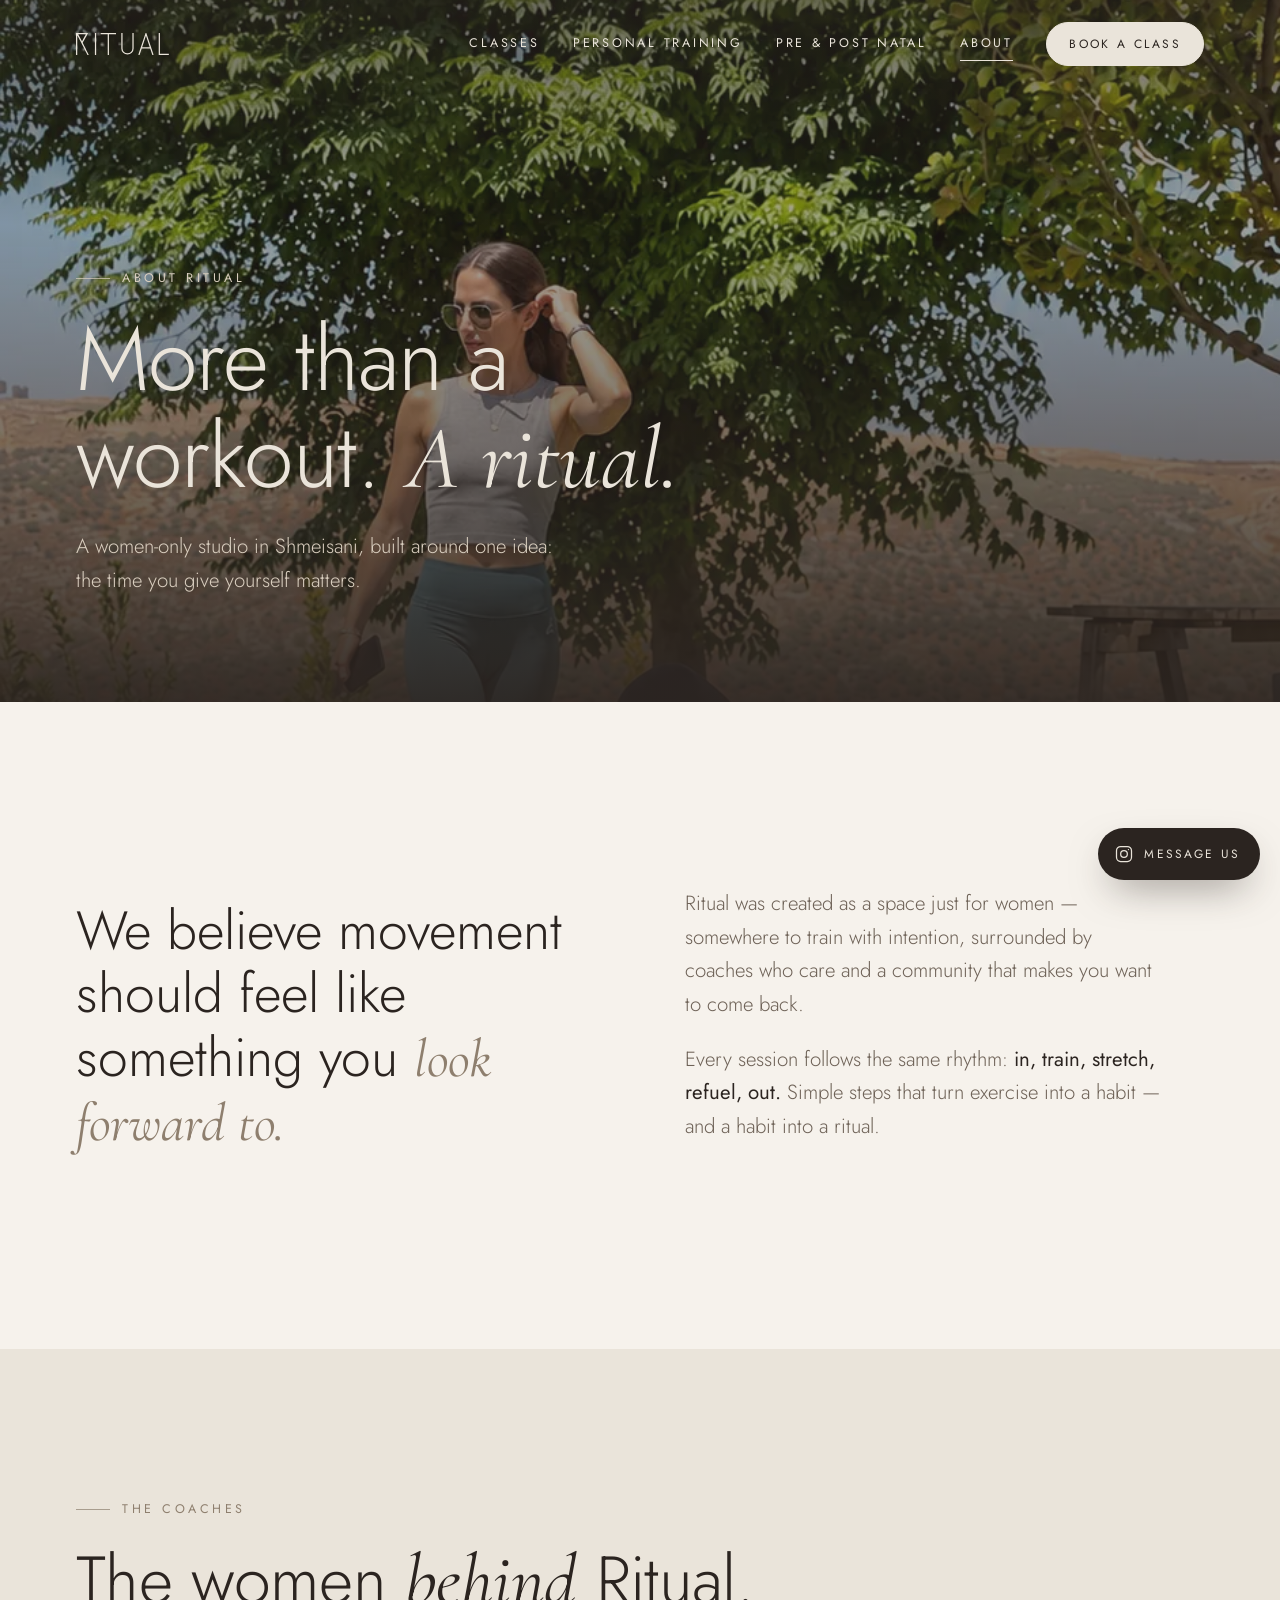
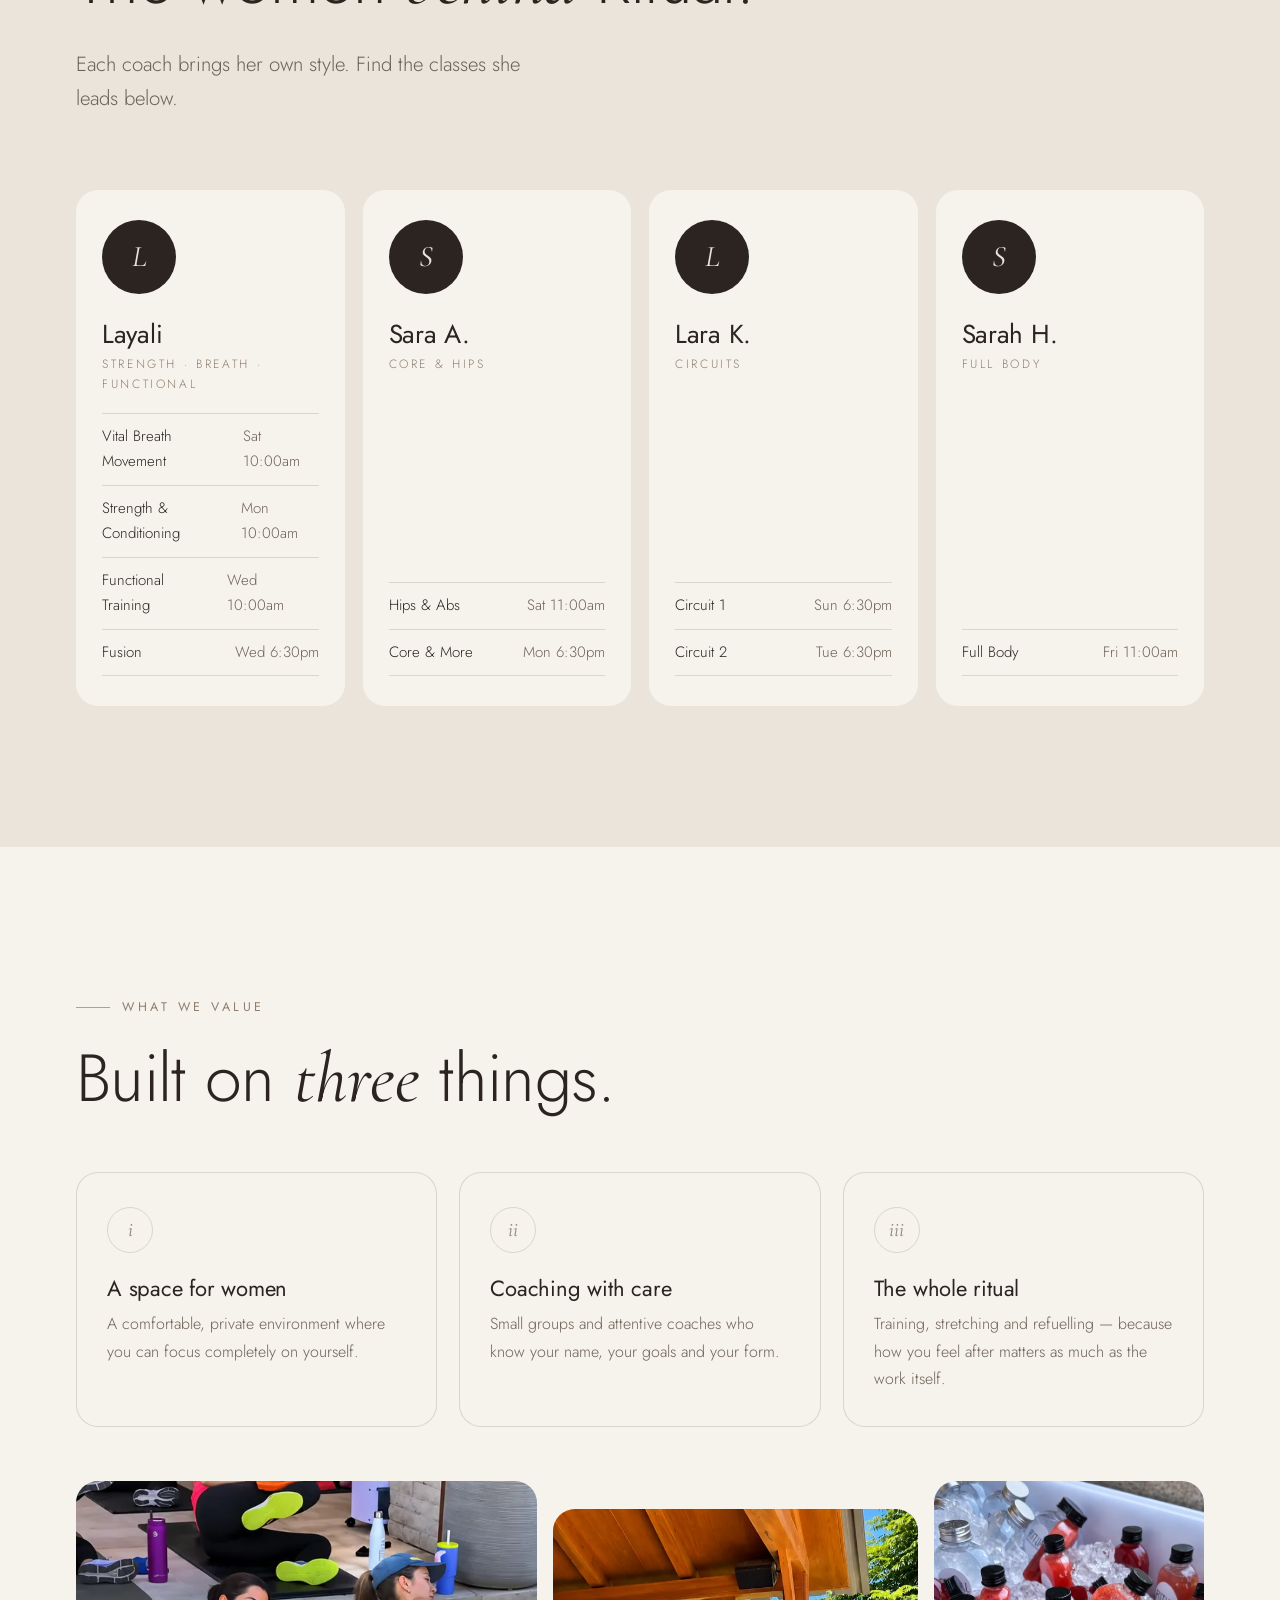
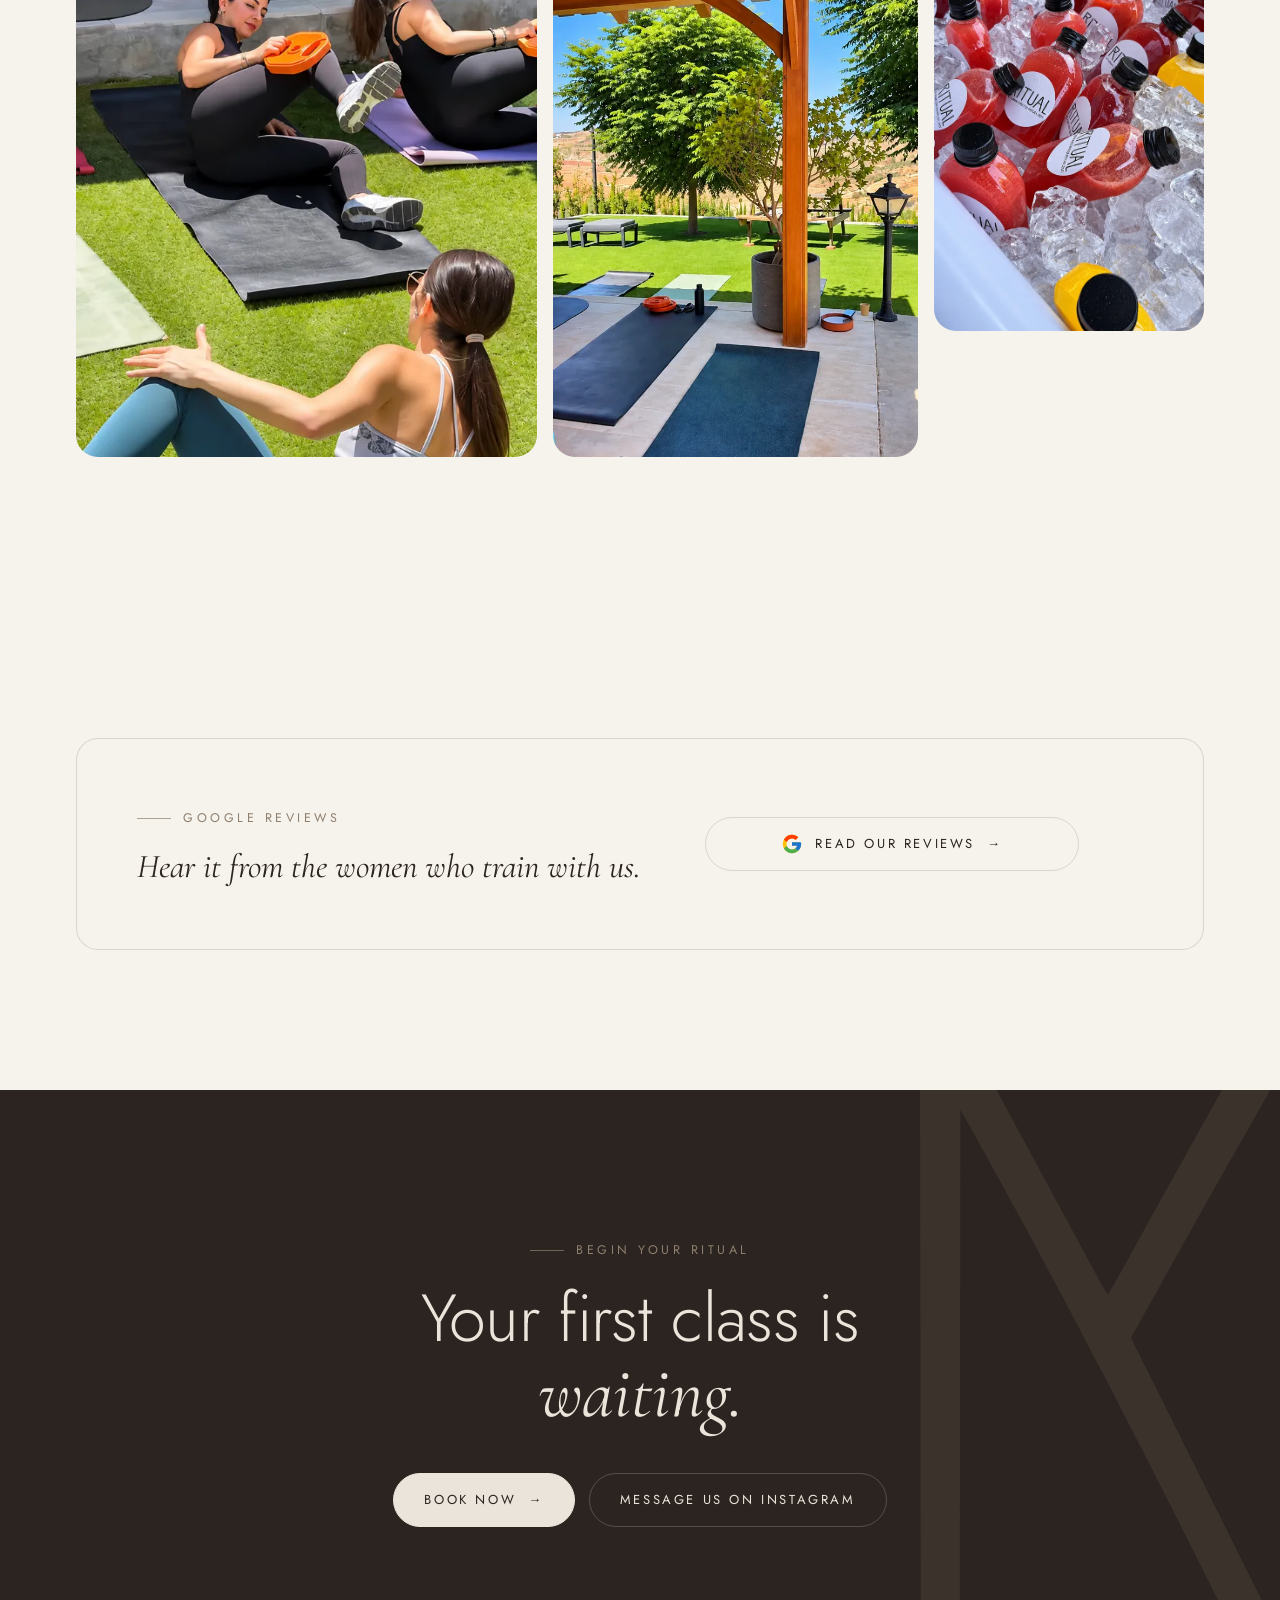
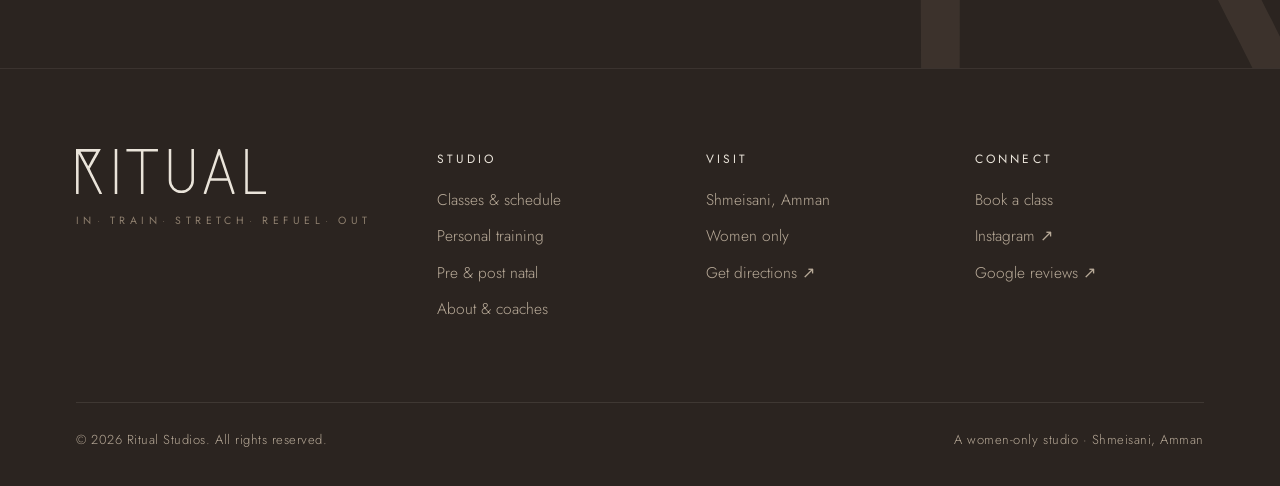
==== about.html @ f5a77dea "Ritual Studios website: 6 pages, schedule, booking form, brand assets Co-Authored-By: Claude Opus 5." ====
<!DOCTYPE html>
<html lang="en" class="no-js">
<head>
<meta charset="utf-8">
<meta name="viewport" content="width=device-width, initial-scale=1, viewport-fit=cover">
<title>About & Coaches — Ritual Studios</title>
<meta name="description" content="Ritual Studios is a women-only fitness studio in Shmeisani, Amman. Meet the coaches behind our classes.">
<meta name="theme-color" content="#2B2420">
<meta property="og:type" content="website">
<meta property="og:site_name" content="Ritual Studios">
<meta property="og:title" content="About & Coaches — Ritual Studios">
<meta property="og:description" content="Ritual Studios is a women-only fitness studio in Shmeisani, Amman. Meet the coaches behind our classes.">
<meta property="og:image" content="assets/img/coach-outdoor.webp">
<meta name="twitter:card" content="summary_large_image">
<link rel="icon" href="assets/brand/favicon.svg" type="image/svg+xml">
<link rel="icon" href="favicon.ico" sizes="32x32">
<link rel="apple-touch-icon" href="assets/brand/apple-touch-icon.png">
<link rel="preload" href="assets/fonts/jost-latin-300-normal.woff2" as="font" type="font/woff2" crossorigin>
<link rel="stylesheet" href="assets/css/style.css">
<script type="application/ld+json">{"@context": "https://schema.org", "@type": "ExerciseGym", "name": "Ritual Studios", "description": "Women-only fitness studio in Shmeisani, Amman: group classes, personal training and pre/post natal training.", "address": {"@type": "PostalAddress", "addressLocality": "Shmeisani, Amman", "addressCountry": "JO"}, "sameAs": ["https://www.instagram.com/ritualstudios/"], "hasMap": "https://maps.app.goo.gl/66debxw34wgPGRtBA"}</script>
</head>
<body data-page="about">
<a class="visually-hidden" href="#main">Skip to content</a>
<header class="site-header">
  <div class="wrap">
    <a class="brand" href="index.html" aria-label="Ritual Studios — home"><svg xmlns="http://www.w3.org/2000/svg" viewBox="0 0 422 100" role="img" aria-label="Ritual Studios"><path transform="translate(-42.842,-18.579) scale(0.10929)" fill="currentColor" fill-rule="evenodd" d="M445.0,677.5L445.5,270.5L447.1,273.0C449.0,275.8 477.3,326.9 499.0,366.5C506.8,380.8 515.6,396.8 518.5,402.0C521.4,407.2 527.3,418.0 531.5,426.0C535.8,434.0 550.0,460.3 563.0,484.5C588.6,532.0 635.9,622.2 659.0,667.5C666.8,682.9 675.8,700.5 679.0,706.5C695.1,737.3 738.1,822.4 811.5,968.5C843.3,1031.8 869.8,1083.8 870.4,1084.2C871.0,1084.7 883.2,1084.9 897.4,1084.7L923.3,1084.5L924.2,1083.0C925.2,1081.4 882.7,995.3 744.1,718.2C704.5,638.9 672.0,573.5 672.0,573.0C672.0,572.5 679.3,559.1 688.2,543.3C697.1,527.4 706.2,511.1 708.5,507.0C720.0,486.2 729.4,469.2 736.0,457.5C740.1,450.4 745.0,441.6 747.0,438.0C767.6,401.2 802.4,339.4 807.0,331.5C810.2,326.0 823.5,302.6 836.5,279.5C849.6,256.4 864.0,231.0 868.5,223.0C888.4,188.0 894.1,177.0 893.8,174.8L893.5,172.5L863.0,171.9C846.2,171.5 734.0,170.7 613.7,170.0C439.2,169.1 394.6,169.1 393.4,170.1L391.9,171.3L392.5,599.9C392.8,835.6 393.3,1041.2 393.6,1056.8L394.2,1085.0L419.4,1084.8L444.5,1084.5L445.0,677.5ZM637.7,510.8C630.0,497.1 615.7,470.8 573.3,392.0C559.8,367.0 546.4,342.2 543.5,337.0C540.6,331.8 533.3,318.3 527.2,307.0C521.2,295.7 509.0,273.1 500.1,256.6C491.2,240.2 484.1,226.1 484.4,225.4L484.9,224.0L643.5,224.0L802.0,224.0L802.0,225.3C802.0,226.1 799.8,230.7 797.1,235.6C791.0,246.9 777.5,271.3 772.0,281.0C769.7,285.1 765.4,292.8 762.5,298.0C759.6,303.2 752.0,316.9 745.5,328.5C729.1,357.7 706.0,399.4 676.5,453.0C651.0,499.2 642.4,514.4 641.2,514.8C640.6,515.0 639.1,513.2 637.7,510.8Z"/><g fill="none" stroke="currentColor" stroke-width="5.6" stroke-linecap="butt" stroke-linejoin="miter">
<path d="M88.8,0V100"/>
<path d="M112,2.8H182M147,2.8V100"/>
<path d="M208.8,0V70A25.2,25.2 0 0 0 259.2,70V0"/>
<path d="M286,100L318,3.8L350,100M296.5,68H339.5"/>
<path d="M378.8,0V97.2H422"/>
</g></svg></a>
    <nav class="nav" id="site-nav" aria-label="Main">
      <a href="classes.html">Classes</a><a href="personal-training.html">Personal Training</a><a href="pre-post-natal.html">Pre &amp; Post Natal</a><a href="about.html" aria-current="page">About</a>
      <a class="btn btn--sm" href="book.html">Book a class</a>
    </nav>
    <button class="menu-toggle" aria-controls="site-nav" aria-expanded="false" aria-label="Menu"><span></span><span></span></button>
  </div>
</header>
<section class="page-hero">
  <div class="page-hero__media"><img src="assets/img/coach-outdoor.webp" srcset="assets/img/coach-outdoor-sm.webp 640w, assets/img/coach-outdoor.webp 1100w" sizes="100vw" alt="A Ritual coach outdoors with the hills behind her" fetchpriority="high" decoding="async" style="object-position:50% 30%"></div>
  <div class="wrap page-hero__content">
    <span class="eyebrow reveal">About Ritual</span>
    <h1 class="reveal reveal-d1">More than a workout. <em>A ritual.</em></h1>
    <p class="lead reveal reveal-d2">A women-only studio in Shmeisani, built around one idea: the time you give yourself matters.</p>
  </div>
</section>
<main id="main">
<section class="section">
  <div class="wrap split">
    <div><span class="eyebrow reveal">Our story</span>
      <p class="statement reveal reveal-d1" style="margin-top:26px">We believe movement should feel like something you <em>look forward to.</em></p></div>
    <div class="reveal reveal-d2"><p class="lead">Ritual was created as a space just for women — somewhere to train with intention, surrounded by coaches who care and a community that makes you want to come back.</p>
      <p class="lead">Every session follows the same rhythm: <strong style="font-weight:400;color:var(--ink)">in, train, stretch, refuel, out.</strong> Simple steps that turn exercise into a habit — and a habit into a ritual.</p></div>
  </div>
</section>

<section class="section section--sand">
  <div class="wrap">
    <div class="ritual-head" style="margin-bottom:0">
      <div><span class="eyebrow reveal">The coaches</span><h2 class="h2 reveal reveal-d1" style="margin-top:22px">The women <em>behind</em> Ritual.</h2></div>
      <p class="lead reveal reveal-d2">Each coach brings her own style. Find the classes she leads below.</p>
    </div>
    <div class="coaches"><div class="coach reveal"><div class="coach__mono">L</div><h3>Layali</h3><p class="coach__role">Strength · Breath · Functional</p><ul data-coach-classes="Layali"></ul></div><div class="coach reveal reveal-d1"><div class="coach__mono">S</div><h3>Sara A.</h3><p class="coach__role">Core &amp; Hips</p><ul data-coach-classes="Sara A."></ul></div><div class="coach reveal reveal-d2"><div class="coach__mono">L</div><h3>Lara K.</h3><p class="coach__role">Circuits</p><ul data-coach-classes="Lara K."></ul></div><div class="coach reveal reveal-d3"><div class="coach__mono">S</div><h3>Sarah H.</h3><p class="coach__role">Full body</p><ul data-coach-classes="Sarah H."></ul></div></div>
  </div>
</section>

<section class="section">
  <div class="wrap">
    <span class="eyebrow reveal">What we value</span>
    <h2 class="h2 reveal reveal-d1" style="margin:22px 0 54px">Built on <em>three</em> things.</h2>
    <div class="cards-3">
      <div class="card reveal"><div class="card__icon">i</div><h3>A space for women</h3><p>A comfortable, private environment where you can focus completely on yourself.</p></div>
      <div class="card reveal reveal-d1"><div class="card__icon">ii</div><h3>Coaching with care</h3><p>Small groups and attentive coaches who know your name, your goals and your form.</p></div>
      <div class="card reveal reveal-d2"><div class="card__icon">iii</div><h3>The whole ritual</h3><p>Training, stretching and refuelling — because how you feel after matters as much as the work itself.</p></div>
    </div>
    <div class="gallery">
      <figure class="g1 reveal"><img src="assets/img/outdoor-class.webp" srcset="assets/img/outdoor-class-sm.webp 640w, assets/img/outdoor-class.webp 1100w" sizes="(max-width: 860px) 100vw, 50vw" alt="An outdoor class on the grass" loading="lazy" decoding="async" style="object-position:50% 40%"></figure>
      <figure class="g2 reveal reveal-d1"><img src="assets/img/garden-pergola.webp" srcset="assets/img/garden-pergola-sm.webp 640w, assets/img/garden-pergola.webp 1100w" sizes="(max-width: 860px) 100vw, 50vw" alt="The garden pergola" loading="lazy" decoding="async"></figure>
      <figure class="g3 reveal reveal-d2"><img src="assets/img/refuel-juices.webp" srcset="assets/img/refuel-juices-sm.webp 640w, assets/img/refuel-juices.webp 1100w" sizes="(max-width: 860px) 100vw, 50vw" alt="Ritual fresh juices" loading="lazy" decoding="async"></figure>
    </div>
  </div>
</section>
<section class="section">
  <div class="wrap">
    <div class="reviews-card reveal">
      <div data-rating hidden>
        <div class="rating"><span class="rating__score">5.0</span>
          <span class="stars" aria-hidden="true"><span class="stars__base"><svg viewBox="0 0 24 24" aria-hidden="true"><path fill="currentColor" d="M12 2.5l2.9 6.1 6.6.8-4.9 4.6 1.3 6.6L12 17.3l-5.9 3.3 1.3-6.6L2.5 9.4l6.6-.8z"/></svg><svg viewBox="0 0 24 24" aria-hidden="true"><path fill="currentColor" d="M12 2.5l2.9 6.1 6.6.8-4.9 4.6 1.3 6.6L12 17.3l-5.9 3.3 1.3-6.6L2.5 9.4l6.6-.8z"/></svg><svg viewBox="0 0 24 24" aria-hidden="true"><path fill="currentColor" d="M12 2.5l2.9 6.1 6.6.8-4.9 4.6 1.3 6.6L12 17.3l-5.9 3.3 1.3-6.6L2.5 9.4l6.6-.8z"/></svg><svg viewBox="0 0 24 24" aria-hidden="true"><path fill="currentColor" d="M12 2.5l2.9 6.1 6.6.8-4.9 4.6 1.3 6.6L12 17.3l-5.9 3.3 1.3-6.6L2.5 9.4l6.6-.8z"/></svg><svg viewBox="0 0 24 24" aria-hidden="true"><path fill="currentColor" d="M12 2.5l2.9 6.1 6.6.8-4.9 4.6 1.3 6.6L12 17.3l-5.9 3.3 1.3-6.6L2.5 9.4l6.6-.8z"/></svg></span><span class="stars__fill"><svg viewBox="0 0 24 24" aria-hidden="true"><path fill="currentColor" d="M12 2.5l2.9 6.1 6.6.8-4.9 4.6 1.3 6.6L12 17.3l-5.9 3.3 1.3-6.6L2.5 9.4l6.6-.8z"/></svg><svg viewBox="0 0 24 24" aria-hidden="true"><path fill="currentColor" d="M12 2.5l2.9 6.1 6.6.8-4.9 4.6 1.3 6.6L12 17.3l-5.9 3.3 1.3-6.6L2.5 9.4l6.6-.8z"/></svg><svg viewBox="0 0 24 24" aria-hidden="true"><path fill="currentColor" d="M12 2.5l2.9 6.1 6.6.8-4.9 4.6 1.3 6.6L12 17.3l-5.9 3.3 1.3-6.6L2.5 9.4l6.6-.8z"/></svg><svg viewBox="0 0 24 24" aria-hidden="true"><path fill="currentColor" d="M12 2.5l2.9 6.1 6.6.8-4.9 4.6 1.3 6.6L12 17.3l-5.9 3.3 1.3-6.6L2.5 9.4l6.6-.8z"/></svg><svg viewBox="0 0 24 24" aria-hidden="true"><path fill="currentColor" d="M12 2.5l2.9 6.1 6.6.8-4.9 4.6 1.3 6.6L12 17.3l-5.9 3.3 1.3-6.6L2.5 9.4l6.6-.8z"/></svg></span></span></div>
        <p class="rating__meta"></p>
      </div>
      <div>
        <span class="eyebrow">Google reviews</span>
        <p class="reviews-quote" style="margin:16px 0 0">Hear it from the women who train with us.</p>
      </div>
      <a class="btn btn--ghost" data-link="reviewsUrl" href="https://maps.app.goo.gl/66debxw34wgPGRtBA" target="_blank" rel="noopener"><svg class="g-logo" viewBox="0 0 48 48" aria-hidden="true"><path fill="#FFC107" d="M43.6 20.5H42V20H24v8h11.3C33.7 32.7 29.2 36 24 36c-6.6 0-12-5.4-12-12s5.4-12 12-12c3.1 0 5.8 1.2 7.9 3.1l5.7-5.7C34 6.1 29.3 4 24 4 12.9 4 4 12.9 4 24s8.9 20 20 20 20-8.9 20-20c0-1.3-.1-2.4-.4-3.5z"/><path fill="#FF3D00" d="M6.3 14.7l6.6 4.8C14.7 15.1 19 12 24 12c3.1 0 5.8 1.2 7.9 3.1l5.7-5.7C34 6.1 29.3 4 24 4 16.3 4 9.7 8.3 6.3 14.7z"/><path fill="#4CAF50" d="M24 44c5.2 0 9.9-2 13.4-5.2l-6.2-5.2C29.2 35.1 26.7 36 24 36c-5.2 0-9.6-3.3-11.3-7.9l-6.5 5C9.5 39.6 16.2 44 24 44z"/><path fill="#1976D2" d="M43.6 20.5H42V20H24v8h11.3c-.8 2.2-2.2 4.2-4.1 5.6l6.2 5.2C37 39.2 44 34 44 24c0-1.3-.1-2.4-.4-3.5z"/></svg> Read our reviews <span class="arrow" aria-hidden="true">→</span></a>
    </div>
  </div>
</section>

<section class="section cta-band">
  <div class="cta-band__mark" aria-hidden="true"><svg xmlns="http://www.w3.org/2000/svg" viewBox="380 158 557 939" aria-hidden="true"><path fill="currentColor" fill-rule="evenodd" d="M445.0,677.5L445.5,270.5L447.1,273.0C449.0,275.8 477.3,326.9 499.0,366.5C506.8,380.8 515.6,396.8 518.5,402.0C521.4,407.2 527.3,418.0 531.5,426.0C535.8,434.0 550.0,460.3 563.0,484.5C588.6,532.0 635.9,622.2 659.0,667.5C666.8,682.9 675.8,700.5 679.0,706.5C695.1,737.3 738.1,822.4 811.5,968.5C843.3,1031.8 869.8,1083.8 870.4,1084.2C871.0,1084.7 883.2,1084.9 897.4,1084.7L923.3,1084.5L924.2,1083.0C925.2,1081.4 882.7,995.3 744.1,718.2C704.5,638.9 672.0,573.5 672.0,573.0C672.0,572.5 679.3,559.1 688.2,543.3C697.1,527.4 706.2,511.1 708.5,507.0C720.0,486.2 729.4,469.2 736.0,457.5C740.1,450.4 745.0,441.6 747.0,438.0C767.6,401.2 802.4,339.4 807.0,331.5C810.2,326.0 823.5,302.6 836.5,279.5C849.6,256.4 864.0,231.0 868.5,223.0C888.4,188.0 894.1,177.0 893.8,174.8L893.5,172.5L863.0,171.9C846.2,171.5 734.0,170.7 613.7,170.0C439.2,169.1 394.6,169.1 393.4,170.1L391.9,171.3L392.5,599.9C392.8,835.6 393.3,1041.2 393.6,1056.8L394.2,1085.0L419.4,1084.8L444.5,1084.5L445.0,677.5ZM637.7,510.8C630.0,497.1 615.7,470.8 573.3,392.0C559.8,367.0 546.4,342.2 543.5,337.0C540.6,331.8 533.3,318.3 527.2,307.0C521.2,295.7 509.0,273.1 500.1,256.6C491.2,240.2 484.1,226.1 484.4,225.4L484.9,224.0L643.5,224.0L802.0,224.0L802.0,225.3C802.0,226.1 799.8,230.7 797.1,235.6C791.0,246.9 777.5,271.3 772.0,281.0C769.7,285.1 765.4,292.8 762.5,298.0C759.6,303.2 752.0,316.9 745.5,328.5C729.1,357.7 706.0,399.4 676.5,453.0C651.0,499.2 642.4,514.4 641.2,514.8C640.6,515.0 639.1,513.2 637.7,510.8Z"/></svg></div>
  <div class="wrap">
    <span class="eyebrow reveal">Begin your ritual</span>
    <h2 class="h2 reveal reveal-d1">Your first class is <em>waiting.</em></h2>
    <div class="btn-row reveal reveal-d2">
      <a class="btn btn--light" href="book.html">Book now <span class="arrow" aria-hidden="true">→</span></a>
      <a class="btn btn--ghost-light" data-link="instagramDM" href="https://ig.me/m/ritualstudios" target="_blank" rel="noopener">Message us on Instagram</a>
    </div>
  </div>
</section>

</main>
<a class="ig-float" data-link="instagramDM" href="https://ig.me/m/ritualstudios" target="_blank" rel="noopener"><svg viewBox="0 0 24 24" fill="none" stroke="currentColor" stroke-width="1.5" aria-hidden="true"><rect x="3" y="3" width="18" height="18" rx="5"/><circle cx="12" cy="12" r="4"/><circle cx="17.3" cy="6.7" r=".8" fill="currentColor" stroke="none"/></svg><span class="label">Message us</span></a>
<footer class="site-footer">
  <div class="wrap">
    <div class="footer-top">
      <div class="footer-brand"><svg xmlns="http://www.w3.org/2000/svg" viewBox="0 0 422 100" role="img" aria-label="Ritual Studios"><path transform="translate(-42.842,-18.579) scale(0.10929)" fill="currentColor" fill-rule="evenodd" d="M445.0,677.5L445.5,270.5L447.1,273.0C449.0,275.8 477.3,326.9 499.0,366.5C506.8,380.8 515.6,396.8 518.5,402.0C521.4,407.2 527.3,418.0 531.5,426.0C535.8,434.0 550.0,460.3 563.0,484.5C588.6,532.0 635.9,622.2 659.0,667.5C666.8,682.9 675.8,700.5 679.0,706.5C695.1,737.3 738.1,822.4 811.5,968.5C843.3,1031.8 869.8,1083.8 870.4,1084.2C871.0,1084.7 883.2,1084.9 897.4,1084.7L923.3,1084.5L924.2,1083.0C925.2,1081.4 882.7,995.3 744.1,718.2C704.5,638.9 672.0,573.5 672.0,573.0C672.0,572.5 679.3,559.1 688.2,543.3C697.1,527.4 706.2,511.1 708.5,507.0C720.0,486.2 729.4,469.2 736.0,457.5C740.1,450.4 745.0,441.6 747.0,438.0C767.6,401.2 802.4,339.4 807.0,331.5C810.2,326.0 823.5,302.6 836.5,279.5C849.6,256.4 864.0,231.0 868.5,223.0C888.4,188.0 894.1,177.0 893.8,174.8L893.5,172.5L863.0,171.9C846.2,171.5 734.0,170.7 613.7,170.0C439.2,169.1 394.6,169.1 393.4,170.1L391.9,171.3L392.5,599.9C392.8,835.6 393.3,1041.2 393.6,1056.8L394.2,1085.0L419.4,1084.8L444.5,1084.5L445.0,677.5ZM637.7,510.8C630.0,497.1 615.7,470.8 573.3,392.0C559.8,367.0 546.4,342.2 543.5,337.0C540.6,331.8 533.3,318.3 527.2,307.0C521.2,295.7 509.0,273.1 500.1,256.6C491.2,240.2 484.1,226.1 484.4,225.4L484.9,224.0L643.5,224.0L802.0,224.0L802.0,225.3C802.0,226.1 799.8,230.7 797.1,235.6C791.0,246.9 777.5,271.3 772.0,281.0C769.7,285.1 765.4,292.8 762.5,298.0C759.6,303.2 752.0,316.9 745.5,328.5C729.1,357.7 706.0,399.4 676.5,453.0C651.0,499.2 642.4,514.4 641.2,514.8C640.6,515.0 639.1,513.2 637.7,510.8Z"/><g fill="none" stroke="currentColor" stroke-width="5.6" stroke-linecap="butt" stroke-linejoin="miter">
<path d="M88.8,0V100"/>
<path d="M112,2.8H182M147,2.8V100"/>
<path d="M208.8,0V70A25.2,25.2 0 0 0 259.2,70V0"/>
<path d="M286,100L318,3.8L350,100M296.5,68H339.5"/>
<path d="M378.8,0V97.2H422"/>
</g></svg><p class="tagline" aria-label="In, train, stretch, refuel, out"><span>In</span><span>Train</span><span>Stretch</span><span>Refuel</span><span>Out</span></p></div>
      <div class="footer-col"><h4>Studio</h4><ul>
        <li><a href="classes.html">Classes &amp; schedule</a></li>
        <li><a href="personal-training.html">Personal training</a></li>
        <li><a href="pre-post-natal.html">Pre &amp; post natal</a></li>
        <li><a href="about.html">About &amp; coaches</a></li>
      </ul></div>
      <div class="footer-col"><h4>Visit</h4><ul>
        <li>Shmeisani, Amman</li>
        <li>Women only</li>
        <li><a data-link="mapsUrl" href="https://maps.app.goo.gl/66debxw34wgPGRtBA" target="_blank" rel="noopener">Get directions ↗</a></li>
      </ul></div>
      <div class="footer-col"><h4>Connect</h4><ul>
        <li><a href="book.html">Book a class</a></li>
        <li><a data-link="instagramUrl" href="https://www.instagram.com/ritualstudios/" target="_blank" rel="noopener">Instagram ↗</a></li>
        <li><a data-link="reviewsUrl" href="https://maps.app.goo.gl/66debxw34wgPGRtBA" target="_blank" rel="noopener">Google reviews ↗</a></li>
      </ul></div>
    </div>
    <div class="footer-bottom"><span>© <span data-year>2026</span> Ritual Studios. All rights reserved.</span><span>A women-only studio · Shmeisani, Amman</span></div>
  </div>
</footer>
<script src="assets/js/config.js"></script>
<script src="assets/js/main.js"></script>
</body>
</html>
---- assets/css/style.css ----
/* ==========================================================================
   Ritual Studios — main stylesheet
   Palette taken from the studio's own Instagram graphics:
   warm cream on deep espresso brown.
   ========================================================================== */

/* Fonts (self-hosted, SIL Open Font License) */
@font-face { font-family: "Jost"; src: url("../fonts/jost-latin-300-normal.woff2") format("woff2"); font-weight: 300; font-style: normal; font-display: swap; }
@font-face { font-family: "Jost"; src: url("../fonts/jost-latin-400-normal.woff2") format("woff2"); font-weight: 400; font-style: normal; font-display: swap; }
@font-face { font-family: "Jost"; src: url("../fonts/jost-latin-500-normal.woff2") format("woff2"); font-weight: 500; font-style: normal; font-display: swap; }
@font-face { font-family: "Cormorant Garamond"; src: url("../fonts/cormorant-garamond-latin-400-italic.woff2") format("woff2"); font-weight: 400; font-style: italic; font-display: swap; }
@font-face { font-family: "Cormorant Garamond"; src: url("../fonts/cormorant-garamond-latin-500-italic.woff2") format("woff2"); font-weight: 500; font-style: italic; font-display: swap; }

:root {
  --bone: #F6F2EC;
  --cream: #EAE4DA;
  --sand: #D9CEBF;
  --stone: #B8AA98;
  --taupe: #8E7F6E;
  --cocoa: #4A3F37;
  --espresso: #2B2420;
  --ink: #2B2420;
  --muted: #6E6257;
  --line: rgba(43, 36, 32, .14);
  --line-light: rgba(234, 228, 218, .22);

  --sans: "Jost", "Helvetica Neue", Arial, sans-serif;
  --serif: "Cormorant Garamond", "Times New Roman", serif;

  --radius: 999px;
  --radius-card: 22px;
  --wrap: 1240px;
  --pad: clamp(20px, 5vw, 56px);
  --section: clamp(84px, 11vw, 150px);
  --ease: cubic-bezier(.22, .61, .36, 1);
}

*, *::before, *::after { box-sizing: border-box; }
html { -webkit-text-size-adjust: 100%; scroll-behavior: smooth; }
body {
  margin: 0;
  background: var(--bone);
  color: var(--ink);
  font-family: var(--sans);
  font-weight: 300;
  font-size: 17px;
  line-height: 1.7;
  -webkit-font-smoothing: antialiased;
  text-rendering: optimizeLegibility;
}
img, video, svg { display: block; max-width: 100%; }
a { color: inherit; text-decoration: none; }
button { font: inherit; color: inherit; background: none; border: 0; cursor: pointer; }
::selection { background: var(--espresso); color: var(--cream); }

.wrap { width: 100%; max-width: var(--wrap); margin-inline: auto; padding-inline: var(--pad); }
.section { padding-block: var(--section); }
.section--sand { background: var(--cream); }
.section--dark { background: var(--espresso); color: var(--cream); }
.visually-hidden { position: absolute !important; width: 1px; height: 1px; overflow: hidden; clip: rect(0 0 0 0); white-space: nowrap; }

/* ---------- Type ---------- */
.eyebrow {
  display: inline-flex; align-items: center; gap: 12px;
  font-size: 12.5px; font-weight: 400; letter-spacing: .28em; text-transform: uppercase;
  color: var(--taupe);
}
.eyebrow::before { content: ""; width: 34px; height: 1px; background: currentColor; opacity: .7; }
.section--dark .eyebrow, .hero .eyebrow, .page-hero .eyebrow { color: var(--sand); }

h1, h2, h3 { font-weight: 300; margin: 0; letter-spacing: -.01em; line-height: 1.08; }
.display { font-size: clamp(46px, 8.4vw, 118px); line-height: .98; letter-spacing: -.025em; }
.h2 { font-size: clamp(36px, 5.2vw, 68px); }
.h3 { font-size: clamp(24px, 2.4vw, 30px); font-weight: 400; }
em, .serif { font-family: var(--serif); font-style: italic; font-weight: 400; letter-spacing: 0; }
.display em, .h2 em { font-size: 1.08em; }
.lead { font-size: clamp(18px, 1.6vw, 21px); line-height: 1.65; color: var(--muted); max-width: 40ch; }
.section--dark .lead { color: var(--stone); }
p { margin: 0 0 1em; }

.tagline {
  font-size: clamp(11px, 1.15vw, 14px); letter-spacing: .42em; text-transform: uppercase; font-weight: 400;
  display: flex; flex-wrap: wrap; gap: .25em 0;
}
.tagline span + span::before { content: "·"; margin: 0 .55em 0 .1em; opacity: .55; }

/* ---------- Buttons ---------- */
.btn {
  --bg: var(--espresso); --fg: var(--cream);
  display: inline-flex; align-items: center; justify-content: center; gap: 12px;
  min-height: 54px; padding: 0 30px;
  border-radius: var(--radius); border: 1px solid var(--bg);
  background: var(--bg); color: var(--fg);
  font-size: 13px; font-weight: 400; letter-spacing: .2em; text-transform: uppercase;
  transition: background .35s var(--ease), color .35s var(--ease), border-color .35s var(--ease), transform .35s var(--ease);
  white-space: nowrap;
}
.btn:hover { background: var(--cocoa); border-color: var(--cocoa); }
.btn .arrow { transition: transform .35s var(--ease); }
.btn:hover .arrow { transform: translateX(4px); }
.btn--light { --bg: var(--cream); --fg: var(--espresso); }
.btn--light:hover { background: #fff; border-color: #fff; }
.btn--ghost { background: transparent; color: var(--ink); border-color: var(--line); }
.btn--ghost:hover { background: var(--espresso); color: var(--cream); border-color: var(--espresso); }
.btn--ghost-light { background: transparent; color: var(--cream); border-color: var(--line-light); }
.btn--ghost-light:hover { background: var(--cream); color: var(--espresso); border-color: var(--cream); }
.btn--sm { min-height: 44px; padding: 0 22px; font-size: 12px; }
.btn-row { display: flex; flex-wrap: wrap; gap: 14px; }

.link-line {
  display: inline-flex; align-items: center; gap: 10px;
  font-size: 13px; letter-spacing: .2em; text-transform: uppercase; font-weight: 400;
  padding-bottom: 6px; border-bottom: 1px solid currentColor;
}
.link-line .arrow { transition: transform .35s var(--ease); }
.link-line:hover .arrow { transform: translateX(4px); }

/* ---------- Header ---------- */
.site-header {
  position: fixed; inset: 0 0 auto 0; z-index: 50;
  color: var(--cream);
  transition: background .45s var(--ease), color .45s var(--ease), box-shadow .45s var(--ease), transform .45s var(--ease);
}
.site-header .wrap { display: flex; align-items: center; justify-content: space-between; height: 88px; transition: height .45s var(--ease); }
.site-header.is-solid { background: rgba(246, 242, 236, .92); color: var(--ink); backdrop-filter: blur(14px); -webkit-backdrop-filter: blur(14px); box-shadow: 0 1px 0 var(--line); }
.site-header.is-solid .wrap { height: 72px; }
.brand { display: flex; align-items: center; }
.brand svg { height: 22px; width: auto; }
.nav { display: flex; align-items: center; gap: clamp(20px, 2.6vw, 38px); }
.nav a:not(.btn) { font-size: 12.5px; letter-spacing: .22em; text-transform: uppercase; font-weight: 400; position: relative; padding: 6px 0; }
.nav a:not(.btn)::after { content: ""; position: absolute; left: 0; right: 0; bottom: 0; height: 1px; background: currentColor; transform: scaleX(0); transform-origin: right; transition: transform .45s var(--ease); }
.nav a:not(.btn):hover::after, .nav a[aria-current="page"]::after { transform: scaleX(1); transform-origin: left; }
.site-header .btn { --bg: var(--cream); --fg: var(--espresso); }
.site-header.is-solid .btn { --bg: var(--espresso); --fg: var(--cream); }
.menu-toggle { display: none; width: 44px; height: 44px; position: relative; }
.menu-toggle span { position: absolute; left: 10px; right: 10px; height: 1px; background: currentColor; transition: transform .4s var(--ease), top .4s var(--ease); }
.menu-toggle span:first-child { top: 18px; }
.menu-toggle span:last-child { top: 26px; }
body.menu-open .menu-toggle span:first-child { top: 22px; transform: rotate(45deg); }
body.menu-open .menu-toggle span:last-child { top: 22px; transform: rotate(-45deg); }

@media (max-width: 960px) {
  .menu-toggle { display: block; z-index: 2; }
  .nav {
    position: fixed; inset: 0; z-index: 1;
    flex-direction: column; justify-content: center; gap: 26px;
    background: var(--espresso); color: var(--cream);
    opacity: 0; visibility: hidden; transition: opacity .45s var(--ease), visibility .45s;
  }
  .nav a:not(.btn) { font-size: 30px; letter-spacing: .02em; text-transform: none; font-weight: 300; }
  .nav .btn { margin-top: 14px; --bg: var(--cream) !important; --fg: var(--espresso) !important; }
  body.menu-open { overflow: hidden; }
  body.menu-open .nav { opacity: 1; visibility: visible; }
  body.menu-open .site-header { color: var(--cream); background: transparent; box-shadow: none; backdrop-filter: none; }
}

/* ---------- Hero ---------- */
.hero {
  position: relative; min-height: 100svh; display: flex; align-items: flex-end;
  color: var(--cream); overflow: hidden; background: var(--espresso);
}
.hero__media, .page-hero__media { position: absolute; inset: 0; }
.hero__media img, .page-hero__media img { width: 100%; height: 100%; object-fit: cover; }
.hero__media img { object-position: 50% 62%; transform: scale(1.06); animation: heroZoom 14s var(--ease) forwards; }
@keyframes heroZoom { to { transform: scale(1); } }
.hero__media::after, .page-hero__media::after {
  content: ""; position: absolute; inset: 0;
  background:
    linear-gradient(180deg, rgba(43,36,32,.55) 0%, rgba(43,36,32,.18) 32%, rgba(43,36,32,.52) 66%, rgba(43,36,32,.92) 100%),
    rgba(58, 46, 38, .28);
}
.hero__content { position: relative; width: 100%; padding-top: 140px; padding-bottom: clamp(48px, 8vh, 90px); }
.hero__wordmark { width: min(560px, 78vw); margin: 26px 0 22px; color: var(--cream); }
.hero h1 { max-width: 13ch; }
.hero__bottom { display: flex; flex-wrap: wrap; align-items: flex-end; justify-content: space-between; gap: 28px; margin-top: 40px; padding-top: 30px; border-top: 1px solid var(--line-light); }
.hero .tagline { color: var(--sand); }
.scroll-cue { position: absolute; right: var(--pad); top: 50%; writing-mode: vertical-rl; font-size: 11px; letter-spacing: .4em; text-transform: uppercase; color: var(--sand); display: flex; align-items: center; gap: 16px; }
.scroll-cue::after { content: ""; width: 1px; height: 64px; background: linear-gradient(var(--sand), transparent); animation: cue 2.4s var(--ease) infinite; transform-origin: top; }
@keyframes cue { 0% { transform: scaleY(0); } 50% { transform: scaleY(1); transform-origin: top; } 51% { transform-origin: bottom; } 100% { transform: scaleY(0); transform-origin: bottom; } }
@media (max-width: 960px) { .scroll-cue { display: none; } }

.page-hero { position: relative; min-height: min(78svh, 720px); display: flex; align-items: flex-end; color: var(--cream); background: var(--espresso); overflow: hidden; }
.page-hero__content { position: relative; width: 100%; padding-top: 150px; padding-bottom: clamp(48px, 7vw, 84px); }
.page-hero h1 { font-size: clamp(44px, 7vw, 96px); max-width: 14ch; margin-top: 22px; }
.page-hero .lead { color: var(--sand); margin-top: 22px; }

/* ---------- Intro / split ---------- */
.split { display: grid; grid-template-columns: 1fr 1fr; gap: clamp(40px, 7vw, 110px); align-items: center; }
.split--top { align-items: start; }
@media (max-width: 860px) { .split { grid-template-columns: 1fr; } }
.statement { font-size: clamp(30px, 4.2vw, 54px); line-height: 1.18; font-weight: 300; max-width: 22ch; }
.statement em { color: var(--taupe); }
.section--dark .statement em { color: var(--stone); }

.pill-list { display: flex; flex-wrap: wrap; gap: 10px; margin-top: 30px; padding: 0; list-style: none; }
.pill-list li { padding: 10px 20px; border: 1px solid var(--line); border-radius: var(--radius); font-size: 14px; letter-spacing: .04em; }
.section--dark .pill-list li { border-color: var(--line-light); }

/* ---------- Inside the studio (video) ---------- */
.studio-film { display: grid; grid-template-columns: minmax(0, 1fr) minmax(0, 1fr); gap: clamp(40px, 7vw, 110px); align-items: center; }
.film-frame {
  position: relative; width: min(100%, 440px); aspect-ratio: 9 / 16; margin-inline: auto;
  border-radius: 28px; overflow: hidden; background: var(--cocoa);
  box-shadow: 0 40px 80px -40px rgba(0,0,0,.6);
}
.film-frame video { width: 100%; height: 100%; object-fit: cover; }
.sound-btn {
  position: absolute; left: 50%; bottom: 22px; transform: translateX(-50%);
  display: inline-flex; align-items: center; gap: 10px;
  height: 46px; padding: 0 22px; border-radius: var(--radius);
  background: rgba(246, 242, 236, .9); color: var(--espresso);
  backdrop-filter: blur(10px); -webkit-backdrop-filter: blur(10px);
  font-size: 12px; letter-spacing: .2em; text-transform: uppercase; font-weight: 500;
  box-shadow: 0 10px 30px -10px rgba(0,0,0,.4);
  transition: all .45s var(--ease);
}
.sound-btn svg { width: 18px; height: 18px; }
.sound-btn .label { white-space: nowrap; }
.sound-btn:hover { background: #fff; }
.sound-btn.is-on { left: auto; right: 16px; bottom: 16px; transform: none; width: 46px; padding: 0; justify-content: center; }
.sound-btn.is-on .label { display: none; }
.sound-btn .icon-off { display: none; }
.sound-btn.is-on .icon-on { display: none; }
.sound-btn.is-on .icon-off { display: block; }
.sound-btn:not(.is-on) { animation: pulse 2.6s var(--ease) infinite; }
@keyframes pulse { 0%, 100% { box-shadow: 0 0 0 0 rgba(246,242,236,.45), 0 10px 30px -10px rgba(0,0,0,.4); } 60% { box-shadow: 0 0 0 14px rgba(246,242,236,0), 0 10px 30px -10px rgba(0,0,0,.4); } }
@media (max-width: 860px) { .studio-film { grid-template-columns: 1fr; } .studio-film .film-frame { order: 2; } }

/* ---------- The Ritual (5 steps) ---------- */
.ritual-head { display: flex; flex-wrap: wrap; justify-content: space-between; align-items: end; gap: 28px; margin-bottom: clamp(44px, 6vw, 72px); }
.ritual-steps { display: grid; grid-template-columns: repeat(5, 1fr); gap: 14px; list-style: none; padding: 0; margin: 0; }
.step { position: relative; border-radius: var(--radius-card); overflow: hidden; aspect-ratio: 3 / 5; color: var(--cream); background: var(--cocoa); }
.step img { position: absolute; inset: 0; width: 100%; height: 100%; object-fit: cover; transition: transform 1.2s var(--ease); }
.step::after { content: ""; position: absolute; inset: 0; background: linear-gradient(180deg, rgba(43,36,32,.05) 30%, rgba(43,36,32,.88) 100%); }
.step:hover img { transform: scale(1.06); }
.step__body { position: absolute; inset: auto 0 0 0; z-index: 1; padding: 22px; }
.step__num { font-family: var(--serif); font-style: italic; font-size: 20px; color: var(--sand); }
.step__title { font-size: clamp(22px, 2.1vw, 28px); letter-spacing: .26em; text-transform: uppercase; font-weight: 400; margin: 4px 0 8px; }
.step__text { font-size: 14.5px; line-height: 1.55; color: var(--cream); opacity: .85; margin: 0; }
@media (max-width: 1100px) {
  .ritual-steps { grid-template-columns: none; grid-auto-flow: column; grid-auto-columns: minmax(240px, 70vw); overflow-x: auto; scroll-snap-type: x mandatory; padding-bottom: 12px; margin-inline: calc(var(--pad) * -1); padding-inline: var(--pad); scrollbar-width: none; }
  .ritual-steps::-webkit-scrollbar { display: none; }
  .step { scroll-snap-align: start; }
}

/* ---------- Offerings ---------- */
.offerings { display: grid; grid-template-columns: repeat(3, 1fr); gap: 22px; margin-top: clamp(44px, 6vw, 72px); }
.offer { display: flex; flex-direction: column; background: var(--bone); border-radius: var(--radius-card); overflow: hidden; transition: transform .6s var(--ease), box-shadow .6s var(--ease); }
.offer:hover { transform: translateY(-6px); box-shadow: 0 30px 60px -30px rgba(43,36,32,.35); }
.offer__img { aspect-ratio: 4 / 4.4; overflow: hidden; }
.offer__img img { width: 100%; height: 100%; object-fit: cover; transition: transform 1.2s var(--ease); }
.offer:hover .offer__img img { transform: scale(1.05); }
.offer__body { padding: 28px 28px 32px; display: flex; flex-direction: column; flex: 1; }
.offer__body p { color: var(--muted); font-size: 16px; margin: 12px 0 26px; }
.offer__body .link-line { margin-top: auto; align-self: flex-start; }
@media (max-width: 960px) { .offerings { grid-template-columns: 1fr; max-width: 520px; } }

/* ---------- Up next ---------- */
.up-next { display: grid; grid-template-columns: 1.1fr 1fr; gap: clamp(30px, 6vw, 90px); align-items: center; }
.next-card { border: 1px solid var(--line-light); border-radius: var(--radius-card); padding: clamp(28px, 4vw, 44px); }
.next-card__label { font-size: 12px; letter-spacing: .28em; text-transform: uppercase; color: var(--stone); }
.next-card__class { font-size: clamp(32px, 4vw, 48px); margin: 14px 0 6px; line-height: 1.1; }
.next-card__meta { color: var(--sand); font-size: 17px; margin-bottom: 28px; }
.mini-week { list-style: none; margin: 0; padding: 0; }
.mini-week li { display: grid; grid-template-columns: 110px 90px 1fr; gap: 12px; padding: 14px 0; border-bottom: 1px solid var(--line-light); font-size: 15.5px; }
.mini-week li span:first-child { text-transform: capitalize; color: var(--stone); }
.mini-week li.is-today span:first-child { color: var(--cream); }
.mini-week li.is-today { position: relative; }
.mini-week li.is-today::before { content: ""; position: absolute; left: -16px; top: 50%; width: 6px; height: 6px; margin-top: -3px; border-radius: 50%; background: var(--sand); }
@media (max-width: 860px) { .up-next { grid-template-columns: 1fr; } .mini-week li { grid-template-columns: 90px 78px 1fr; font-size: 14.5px; } }

/* ---------- Two spaces ---------- */
.spaces { display: grid; grid-template-columns: 1fr 1fr; gap: 22px; margin-top: clamp(44px, 6vw, 72px); }
.space { position: relative; border-radius: var(--radius-card); overflow: hidden; aspect-ratio: 4 / 5; color: var(--cream); }
.space img { position: absolute; inset: 0; width: 100%; height: 100%; object-fit: cover; }
.space::after { content: ""; position: absolute; inset: 0; background: linear-gradient(180deg, transparent 45%, rgba(43,36,32,.85)); }
.space__body { position: absolute; z-index: 1; left: 0; right: 0; bottom: 0; padding: clamp(24px, 3vw, 38px); }
.space__body h3 { font-size: clamp(28px, 3vw, 40px); }
.space__body p { margin: 8px 0 0; color: var(--sand); font-size: 16px; max-width: 36ch; }
@media (max-width: 760px) { .spaces { grid-template-columns: 1fr; } }

/* ---------- Reviews ---------- */
.reviews-card {
  display: grid; grid-template-columns: auto 1fr auto; gap: clamp(26px, 5vw, 70px); align-items: center;
  padding: clamp(32px, 5vw, 60px); border-radius: var(--radius-card); background: var(--bone); border: 1px solid var(--line);
}
.rating { display: flex; align-items: baseline; gap: 18px; }
.rating__score { font-size: clamp(64px, 8vw, 104px); line-height: .9; font-weight: 300; letter-spacing: -.03em; }
.stars { display: inline-flex; gap: 4px; position: relative; }
.stars svg { width: 20px; height: 20px; }
.stars__fill { position: absolute; inset: 0; overflow: hidden; white-space: nowrap; display: inline-flex; gap: 4px; color: var(--espresso); }
.stars__base { display: inline-flex; gap: 4px; color: var(--sand); }
.rating__meta { font-size: 14px; color: var(--muted); margin-top: 10px; letter-spacing: .04em; }
.reviews-card .g-logo { width: 22px; height: 22px; }
.reviews-quote { font-family: var(--serif); font-style: italic; font-size: clamp(24px, 2.6vw, 34px); line-height: 1.3; }
@media (max-width: 960px) { .reviews-card { grid-template-columns: 1fr; } }

/* ---------- Visit ---------- */
.visit-grid { display: grid; grid-template-columns: 1fr 1fr 1fr; gap: 22px; margin-top: 54px; }
.visit-item { padding-top: 22px; border-top: 1px solid var(--line); }
.visit-item h3 { font-size: 13px; letter-spacing: .26em; text-transform: uppercase; font-weight: 400; color: var(--taupe); margin-bottom: 12px; }
.visit-item p { font-size: 19px; margin: 0 0 18px; }
@media (max-width: 860px) { .visit-grid { grid-template-columns: 1fr; } }

/* ---------- CTA band ---------- */
.cta-band { position: relative; overflow: hidden; color: var(--cream); background: var(--espresso); text-align: center; }
.cta-band__mark { position: absolute; right: -4%; top: 50%; width: min(420px, 50vw); transform: translateY(-50%); color: var(--cocoa); opacity: .55; pointer-events: none; }
.cta-band .wrap { position: relative; }
.cta-band h2 { max-width: 16ch; margin: 22px auto 0; }
.cta-band .btn-row { justify-content: center; margin-top: 40px; }

/* ---------- Footer ---------- */
.site-footer { background: var(--espresso); color: var(--stone); padding: 80px 0 34px; border-top: 1px solid rgba(234,228,218,.08); }
.footer-top { display: grid; grid-template-columns: 1.4fr 1fr 1fr 1fr; gap: 40px; }
.footer-brand svg { width: 190px; color: var(--cream); }
.footer-brand .tagline { color: var(--taupe); margin-top: 18px; font-size: 10.5px; }
.footer-col h4 { margin: 0 0 18px; font-size: 12px; letter-spacing: .26em; text-transform: uppercase; font-weight: 400; color: var(--cream); }
.footer-col ul { list-style: none; margin: 0; padding: 0; }
.footer-col li { margin-bottom: 10px; font-size: 15.5px; }
.footer-col a:hover { color: var(--cream); }
.footer-bottom { display: flex; flex-wrap: wrap; justify-content: space-between; gap: 14px; margin-top: 70px; padding-top: 26px; border-top: 1px solid rgba(234,228,218,.1); font-size: 13px; letter-spacing: .04em; }
@media (max-width: 860px) { .footer-top { grid-template-columns: 1fr 1fr; } .footer-brand { grid-column: 1 / -1; } }

/* ---------- Floating Instagram ---------- */
.ig-float {
  position: fixed; right: 20px; bottom: 20px; z-index: 40;
  display: inline-flex; align-items: center; gap: 10px;
  height: 52px; padding: 0 20px 0 16px; border-radius: var(--radius);
  background: var(--espresso); color: var(--cream);
  font-size: 12px; letter-spacing: .18em; text-transform: uppercase; font-weight: 400;
  box-shadow: 0 16px 40px -14px rgba(43,36,32,.6);
  transition: transform .45s var(--ease), opacity .45s var(--ease);
}
.ig-float svg { width: 20px; height: 20px; }
.ig-float:hover { transform: translateY(-3px); }
.ig-float.is-hidden { opacity: 0; transform: translateY(20px); pointer-events: none; }
@media (max-width: 600px) { .ig-float { padding: 0; width: 52px; justify-content: center; } .ig-float .label { display: none; } }

/* ---------- Schedule ---------- */
.filters { display: flex; flex-wrap: wrap; gap: 10px; margin-bottom: 44px; }
.chip { height: 44px; padding: 0 22px; border-radius: var(--radius); border: 1px solid var(--line); font-size: 13px; letter-spacing: .14em; text-transform: uppercase; transition: all .3s var(--ease); }
.chip:hover { border-color: var(--espresso); }
.chip[aria-pressed="true"] { background: var(--espresso); color: var(--cream); border-color: var(--espresso); }
.week { display: grid; gap: 14px; }
.day { display: grid; grid-template-columns: 200px 1fr; gap: 14px; align-items: stretch; }
.day__name {
  display: flex; align-items: center; justify-content: center; flex-direction: column;
  border-radius: var(--radius); background: var(--cream); font-size: 16px; text-transform: capitalize; letter-spacing: .06em; min-height: 76px; text-align: center; line-height: 1.2;
}
.day__name small { font-size: 10.5px; letter-spacing: .26em; text-transform: uppercase; color: var(--taupe); margin-top: 4px; }
.day.is-today .day__name { background: var(--espresso); color: var(--cream); }
.day.is-today .day__name small { color: var(--sand); }
.day__classes { display: grid; gap: 10px; }
.class-row {
  display: grid; grid-template-columns: 120px 1fr auto auto; align-items: center; gap: 20px;
  min-height: 76px; padding: 10px 12px 10px 32px; border-radius: var(--radius); background: var(--bone); border: 1px solid var(--line);
  transition: border-color .3s var(--ease), background .3s var(--ease);
}
.class-row:hover { border-color: var(--espresso); }
.class-row__time { font-size: 16px; color: var(--muted); }
.class-row__name { font-size: 20px; font-weight: 400; }
.class-row__coach { font-size: 14px; letter-spacing: .12em; text-transform: uppercase; color: var(--taupe); }
.class-row.is-rest { grid-template-columns: 1fr; text-align: center; color: var(--taupe); font-family: var(--serif); font-style: italic; font-size: 22px; background: transparent; border-style: dashed; padding-left: 12px; }
.class-row.is-hidden { display: none; }
.day.is-empty { display: none; }
.layali-tag { display: inline-block; margin-left: 10px; padding: 2px 10px; border-radius: var(--radius); background: var(--cream); font-size: 11px; letter-spacing: .14em; text-transform: uppercase; color: var(--cocoa); vertical-align: middle; }
@media (max-width: 860px) {
  .day { grid-template-columns: 1fr; gap: 10px; }
  .day__name { flex-direction: row; gap: 12px; min-height: 52px; justify-content: flex-start; padding-left: 26px; }
  .day__name small { margin-top: 0; }
  .class-row { grid-template-columns: 1fr auto; grid-template-areas: "time btn" "name btn" "coach btn"; gap: 2px 14px; border-radius: 26px; padding: 18px 14px 18px 24px; }
  .class-row__time { grid-area: time; font-size: 14px; }
  .class-row__name { grid-area: name; }
  .class-row__coach { grid-area: coach; font-size: 12px; }
  .class-row .btn { grid-area: btn; }
}

.feature-coach { display: grid; grid-template-columns: 1fr 1fr; gap: clamp(40px, 7vw, 110px); align-items: center; }
.feature-coach__img { border-radius: var(--radius-card); overflow: hidden; aspect-ratio: 4 / 5; }
.feature-coach__img img { width: 100%; height: 100%; object-fit: cover; }
.feature-coach .display { font-size: clamp(54px, 8vw, 110px); }
@media (max-width: 860px) { .feature-coach { grid-template-columns: 1fr; } }

/* ---------- Lists, steps, FAQ ---------- */
.numbered { list-style: none; padding: 0; margin: 0; counter-reset: n; }
.numbered li { counter-increment: n; display: grid; grid-template-columns: 70px 1fr; gap: 10px; padding: 28px 0; border-top: 1px solid var(--line); }
.numbered li:last-child { border-bottom: 1px solid var(--line); }
.numbered li::before { content: "0" counter(n); font-family: var(--serif); font-style: italic; font-size: 26px; color: var(--taupe); line-height: 1.2; }
.numbered h3 { font-size: 22px; font-weight: 400; margin-bottom: 6px; }
.numbered p { color: var(--muted); margin: 0; }
.section--dark .numbered li { border-color: var(--line-light); }
.section--dark .numbered p { color: var(--stone); }

.faq { border-top: 1px solid var(--line); }
.faq details { border-bottom: 1px solid var(--line); }
.faq summary { list-style: none; cursor: pointer; display: flex; justify-content: space-between; align-items: center; gap: 20px; padding: 26px 0; font-size: clamp(18px, 1.7vw, 22px); font-weight: 400; }
.faq summary::-webkit-details-marker { display: none; }
.faq summary .plus { flex: none; width: 30px; height: 30px; border-radius: 50%; border: 1px solid var(--line); position: relative; transition: transform .4s var(--ease), background .4s var(--ease); }
.faq summary .plus::before, .faq summary .plus::after { content: ""; position: absolute; left: 50%; top: 50%; width: 10px; height: 1px; background: currentColor; transform: translate(-50%, -50%); }
.faq summary .plus::after { transform: translate(-50%, -50%) rotate(90deg); }
.faq details[open] summary .plus { transform: rotate(45deg); background: var(--espresso); color: var(--cream); border-color: var(--espresso); }
.faq details p { color: var(--muted); padding: 0 50px 26px 0; margin: 0; max-width: 70ch; }

.cards-3 { display: grid; grid-template-columns: repeat(3, 1fr); gap: 22px; }
.card { background: var(--bone); border: 1px solid var(--line); border-radius: var(--radius-card); padding: 34px 30px; }
.section--sand .card { background: var(--bone); border-color: transparent; }
.card__icon { width: 46px; height: 46px; border-radius: 50%; border: 1px solid var(--line); display: grid; place-items: center; margin-bottom: 24px; font-family: var(--serif); font-style: italic; font-size: 20px; color: var(--taupe); }
.card h3 { font-size: 22px; font-weight: 400; margin-bottom: 10px; }
.card p { color: var(--muted); margin: 0; font-size: 16px; }
@media (max-width: 960px) { .cards-3 { grid-template-columns: 1fr; } }

.note { display: flex; gap: 16px; align-items: flex-start; padding: 22px 26px; border-radius: 18px; background: var(--cream); font-size: 15.5px; color: var(--cocoa); }
.note strong { font-weight: 500; }

/* ---------- Coaches ---------- */
.coaches { display: grid; grid-template-columns: repeat(4, 1fr); gap: 18px; margin-top: 54px; }
.coach { border-radius: var(--radius-card); background: var(--bone); padding: 30px 26px 30px; display: flex; flex-direction: column; min-height: 320px; }
.coach__mono { width: 74px; height: 74px; border-radius: 50%; background: var(--espresso); color: var(--cream); display: grid; place-items: center; font-family: var(--serif); font-style: italic; font-size: 30px; margin-bottom: 26px; }
.coach h3 { font-size: 26px; font-weight: 400; }
.coach__role { font-size: 12px; letter-spacing: .22em; text-transform: uppercase; color: var(--taupe); margin: 6px 0 18px; }
.coach ul { list-style: none; padding: 0; margin: auto 0 0; border-top: 1px solid var(--line); }
.coach li { font-size: 15px; padding: 10px 0; border-bottom: 1px solid var(--line); display: flex; justify-content: space-between; gap: 10px; }
.coach li span:last-child { color: var(--muted); text-transform: capitalize; }
@media (max-width: 1060px) { .coaches { grid-template-columns: repeat(2, 1fr); } }
@media (max-width: 600px) { .coaches { grid-template-columns: 1fr; } }

/* ---------- Gallery ---------- */
.gallery { display: grid; grid-template-columns: repeat(12, 1fr); gap: 16px; margin-top: 54px; }
.gallery figure { margin: 0; border-radius: var(--radius-card); overflow: hidden; }
.gallery img { width: 100%; height: 100%; object-fit: cover; }
.gallery .g1 { grid-column: span 5; aspect-ratio: 4/5; }
.gallery .g2 { grid-column: span 4; aspect-ratio: 3/4.5; align-self: end; }
.gallery .g3 { grid-column: span 3; aspect-ratio: 3/5; }
@media (max-width: 760px) { .gallery .g1, .gallery .g2, .gallery .g3 { grid-column: span 12; aspect-ratio: 4/5; } }

/* ---------- Booking form ---------- */
.book-layout { display: grid; grid-template-columns: 1fr 1.25fr; gap: clamp(40px, 6vw, 90px); align-items: start; }
.book-aside { position: sticky; top: 110px; }
.book-aside__img { border-radius: var(--radius-card); overflow: hidden; aspect-ratio: 4/4.6; margin-top: 34px; }
.book-aside__img img { width: 100%; height: 100%; object-fit: cover; }
@media (max-width: 960px) { .book-layout { grid-template-columns: 1fr; } .book-aside { position: static; } .book-aside__img { display: none; } }

.form-card { background: var(--bone); border: 1px solid var(--line); border-radius: 28px; padding: clamp(26px, 4vw, 52px); }
.form-step { border: 0; margin: 0 0 38px; padding: 0; }
.form-step legend { display: flex; align-items: baseline; gap: 14px; font-size: 22px; font-weight: 400; margin-bottom: 22px; padding: 0; }
.form-step legend span { font-family: var(--serif); font-style: italic; color: var(--taupe); font-size: 20px; }
.fields { display: grid; grid-template-columns: 1fr 1fr; gap: 18px; }
.field { display: flex; flex-direction: column; gap: 8px; }
.field--full { grid-column: 1 / -1; }
.field label, .field .label { font-size: 12px; letter-spacing: .18em; text-transform: uppercase; color: var(--muted); font-weight: 400; }
.field input, .field select, .field textarea {
  width: 100%; font: inherit; font-size: 16px; color: var(--ink);
  background: #fff; border: 1px solid var(--line); border-radius: 14px; padding: 15px 18px;
  transition: border-color .3s var(--ease), box-shadow .3s var(--ease);
  -webkit-appearance: none; appearance: none;
}
.field select { background-image: url("data:image/svg+xml,%3Csvg xmlns='http://www.w3.org/2000/svg' width='12' height='8' viewBox='0 0 12 8'%3E%3Cpath d='M1 1l5 5 5-5' fill='none' stroke='%232B2420' stroke-width='1.2'/%3E%3C/svg%3E"); background-repeat: no-repeat; background-position: right 18px center; padding-right: 44px; }
.field textarea { min-height: 120px; resize: vertical; }
.field input:focus, .field select:focus, .field textarea:focus { outline: none; border-color: var(--espresso); box-shadow: 0 0 0 4px rgba(43,36,32,.08); }
.field.has-error input, .field.has-error select { border-color: #9B4A3C; }
.field .error { font-size: 13px; color: #9B4A3C; display: none; }
.field.has-error .error { display: block; }
@media (max-width: 600px) { .fields { grid-template-columns: 1fr; } }

.choice-grid { display: grid; grid-template-columns: repeat(3, 1fr); gap: 12px; }
.choice { position: relative; display: block; }
.choice input { position: absolute; left: 0; top: 0; width: 1px; height: 1px; opacity: 0; pointer-events: none; margin: 0; }
.choice span { display: flex; flex-direction: column; gap: 4px; height: 100%; padding: 18px 18px; border: 1px solid var(--line); border-radius: 18px; background: #fff; cursor: pointer; transition: all .3s var(--ease); font-size: 16px; font-weight: 400; }
.choice small { font-size: 13px; color: var(--muted); font-weight: 300; }
.choice input:checked + span { background: var(--espresso); color: var(--cream); border-color: var(--espresso); }
.choice input:checked + span small { color: var(--sand); }
.choice input:focus-visible + span { box-shadow: 0 0 0 4px rgba(43,36,32,.15); }
@media (max-width: 700px) { .choice-grid { grid-template-columns: 1fr; } }

.check { display: flex; gap: 12px; align-items: flex-start; font-size: 15px; color: var(--muted); cursor: pointer; }
.check input { width: 20px; height: 20px; margin-top: 3px; accent-color: var(--espresso); flex: none; }
[data-show-for] { display: none; }
[data-show-for].is-visible { display: grid; }
.form-actions { display: flex; flex-wrap: wrap; align-items: center; justify-content: space-between; gap: 18px; padding-top: 10px; }
.form-actions small { color: var(--muted); font-size: 14px; max-width: 34ch; }
.btn[disabled] { opacity: .6; pointer-events: none; }
.form-status { margin-top: 18px; padding: 16px 20px; border-radius: 14px; font-size: 15px; display: none; }
.form-status.is-error { display: block; background: #F3E3DE; color: #7A3A2F; }
.form-success { display: none; text-align: center; padding: clamp(20px, 5vw, 50px) 0; }
.form-success.is-visible { display: block; }
.form-success__mark { width: 72px; height: 72px; margin: 0 auto 26px; border-radius: 50%; background: var(--espresso); color: var(--cream); display: grid; place-items: center; }
.form-success__mark svg { width: 28px; }
.form-success h2 { font-size: clamp(32px, 4vw, 46px); margin-bottom: 14px; }
.form-success p { color: var(--muted); max-width: 42ch; margin: 0 auto 28px; }

/* ---------- Reveal animations ---------- */
.reveal { opacity: 0; transform: translateY(28px); transition: opacity 1.1s var(--ease), transform 1.1s var(--ease); }
.reveal.is-in { opacity: 1; transform: none; }
.reveal-d1 { transition-delay: .1s; } .reveal-d2 { transition-delay: .2s; } .reveal-d3 { transition-delay: .3s; } .reveal-d4 { transition-delay: .4s; }
@media (prefers-reduced-motion: reduce) {
  *, *::before, *::after { animation: none !important; transition: none !important; scroll-behavior: auto !important; }
  .reveal { opacity: 1; transform: none; }
}
.no-js .reveal { opacity: 1; transform: none; }

:focus-visible { outline: 2px solid var(--taupe); outline-offset: 3px; }

/* refinements */
.field .choice, .field .choice span { text-transform: none; letter-spacing: normal; color: var(--ink); font-size: 16px; }
.field .choice small { font-size: 13px; color: var(--muted); }
.field .choice input:checked + span, .field .choice input:checked + span small { color: var(--cream); }
.field .check { text-transform: none; letter-spacing: normal; font-size: 15px; }
@media (max-width: 600px) {
  .eyebrow { letter-spacing: .2em; font-size: 11.5px; }
  .eyebrow::before { width: 22px; }
}
.field input[type="checkbox"] { -webkit-appearance: auto; appearance: auto; width: 20px; height: 20px; padding: 0; border-radius: 4px; box-shadow: none; }
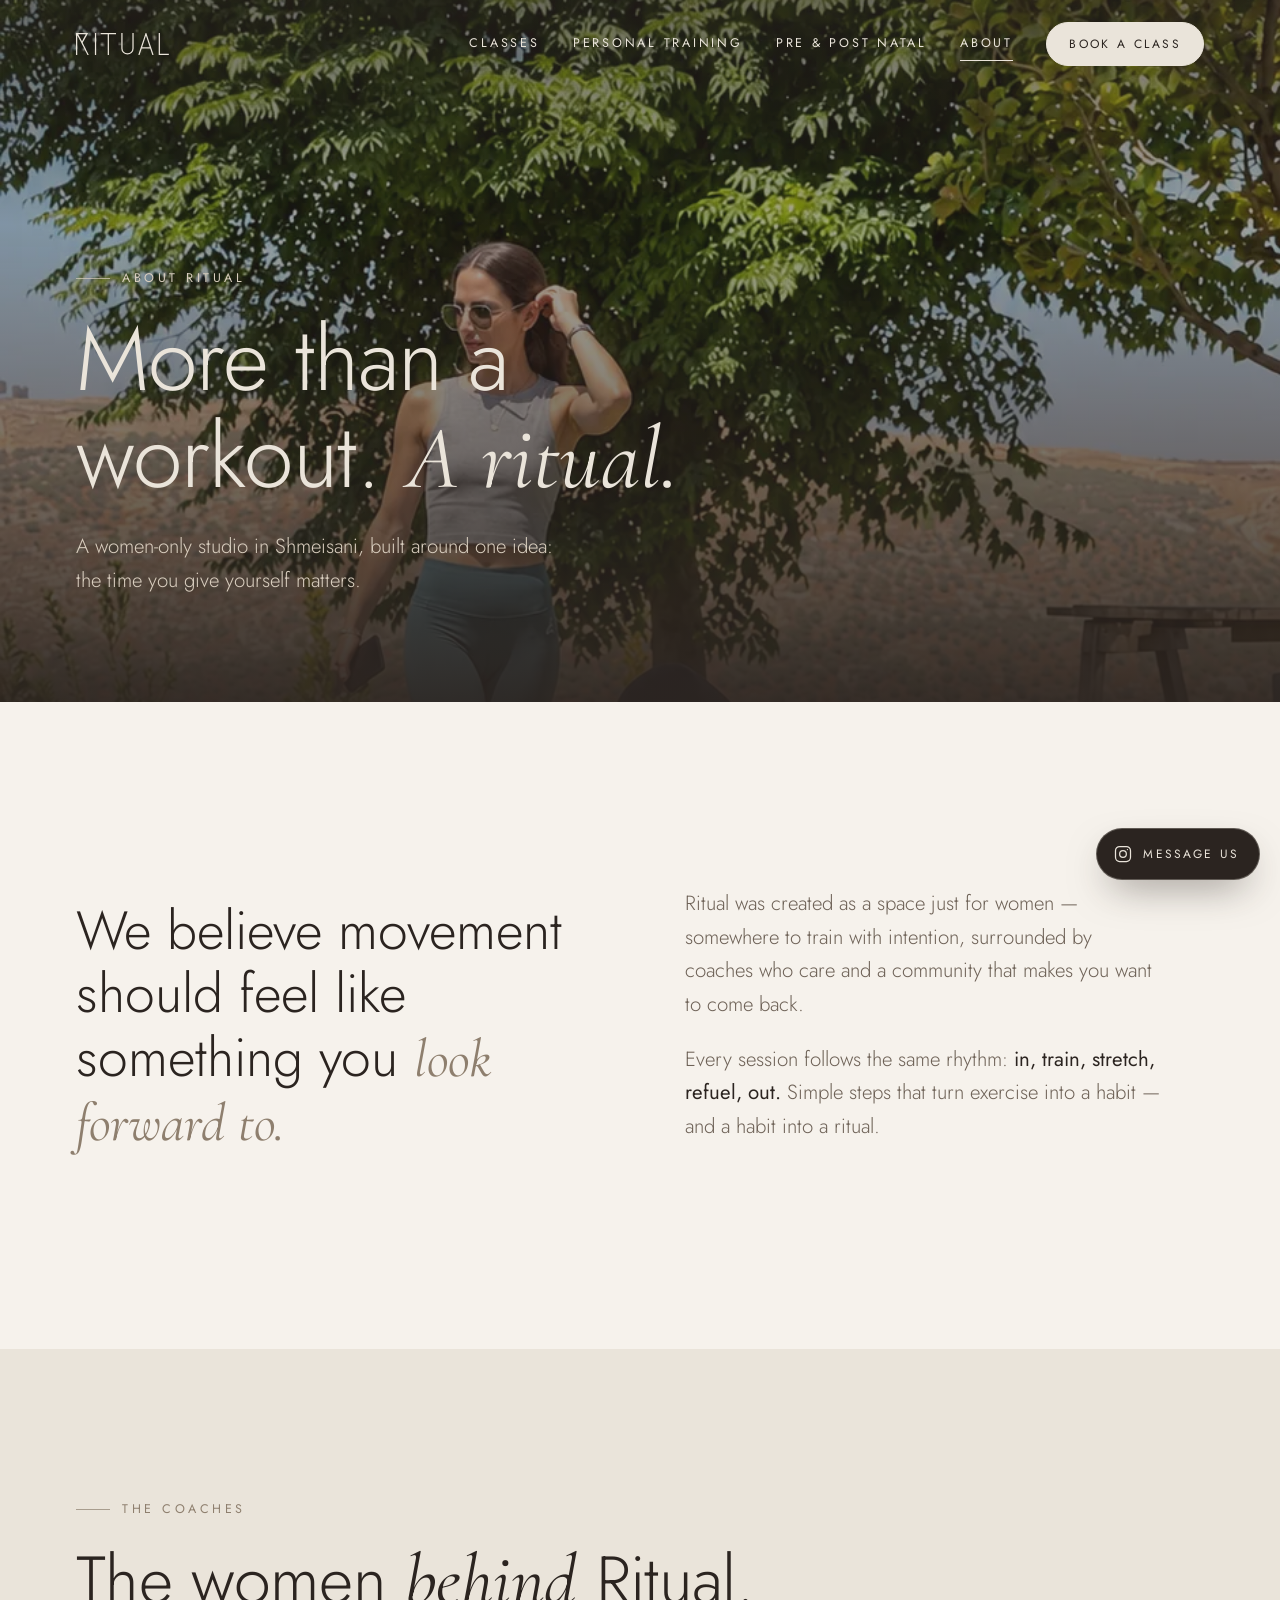
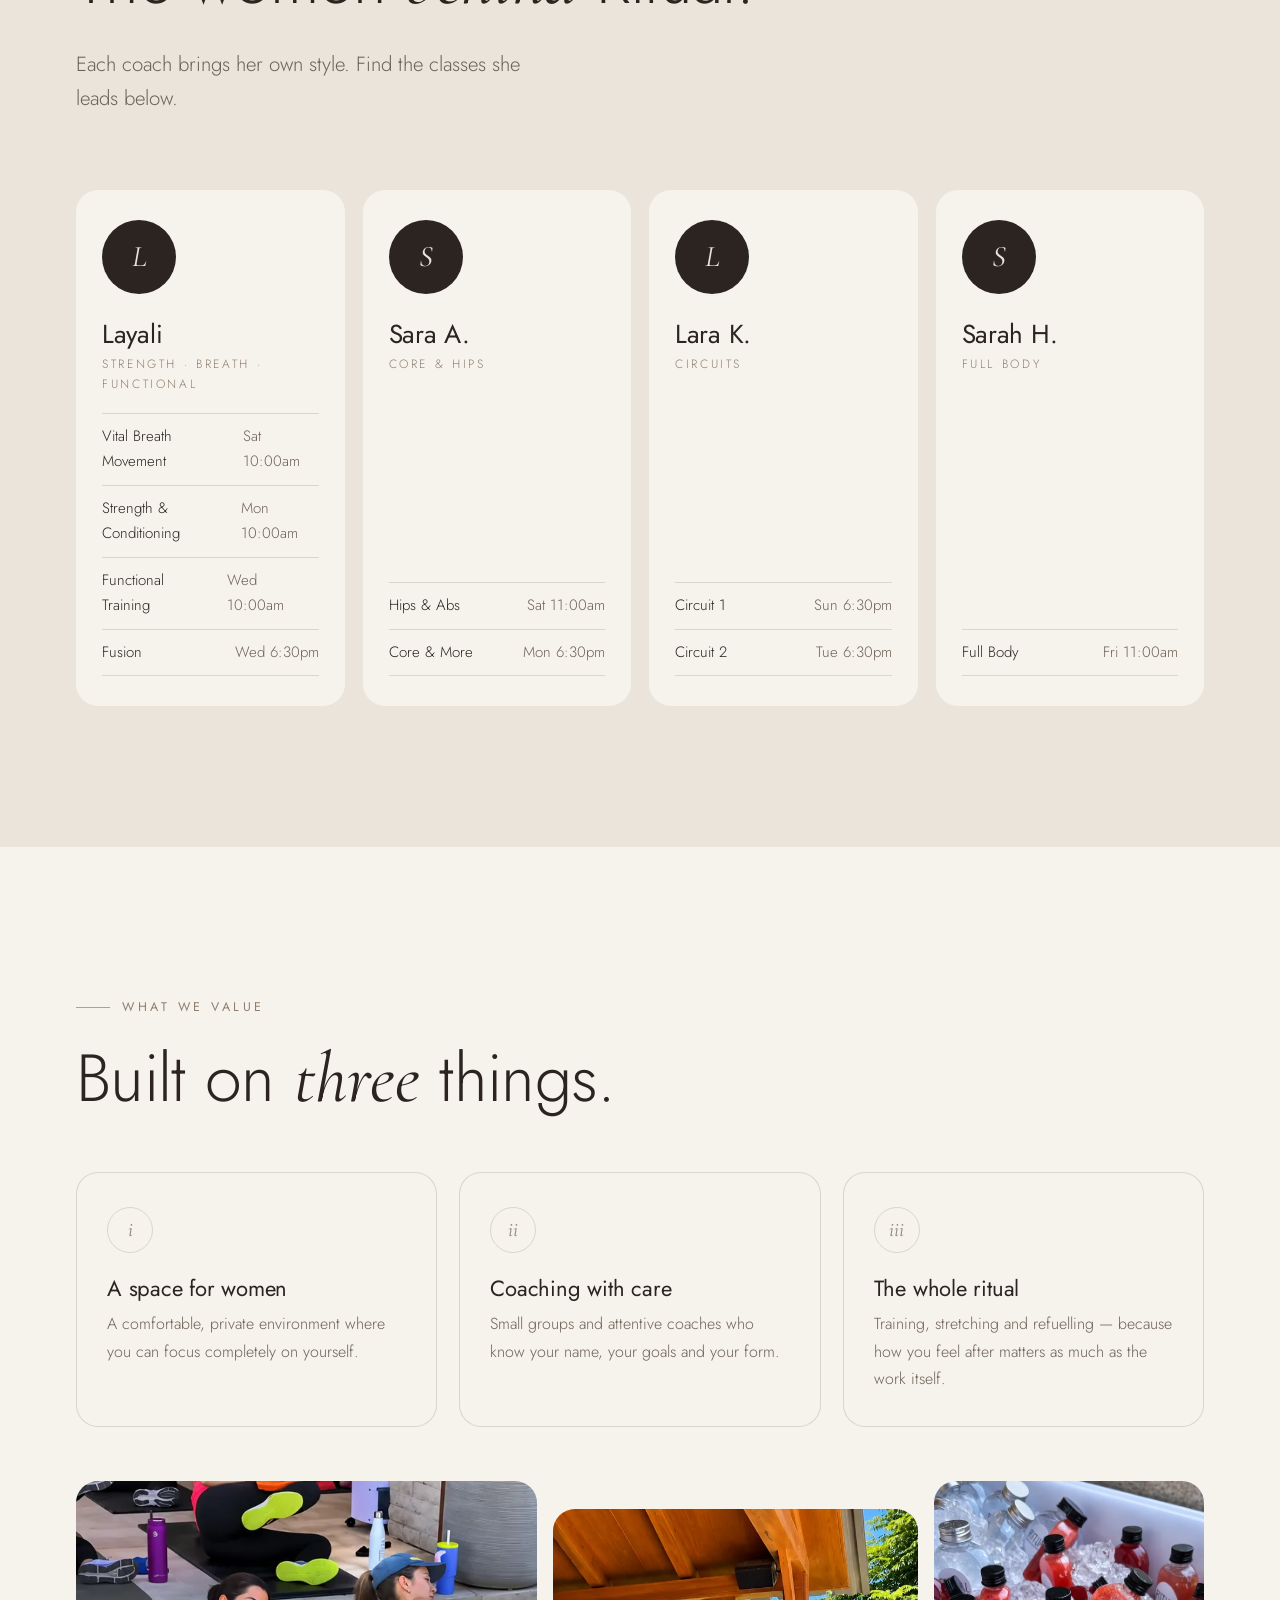
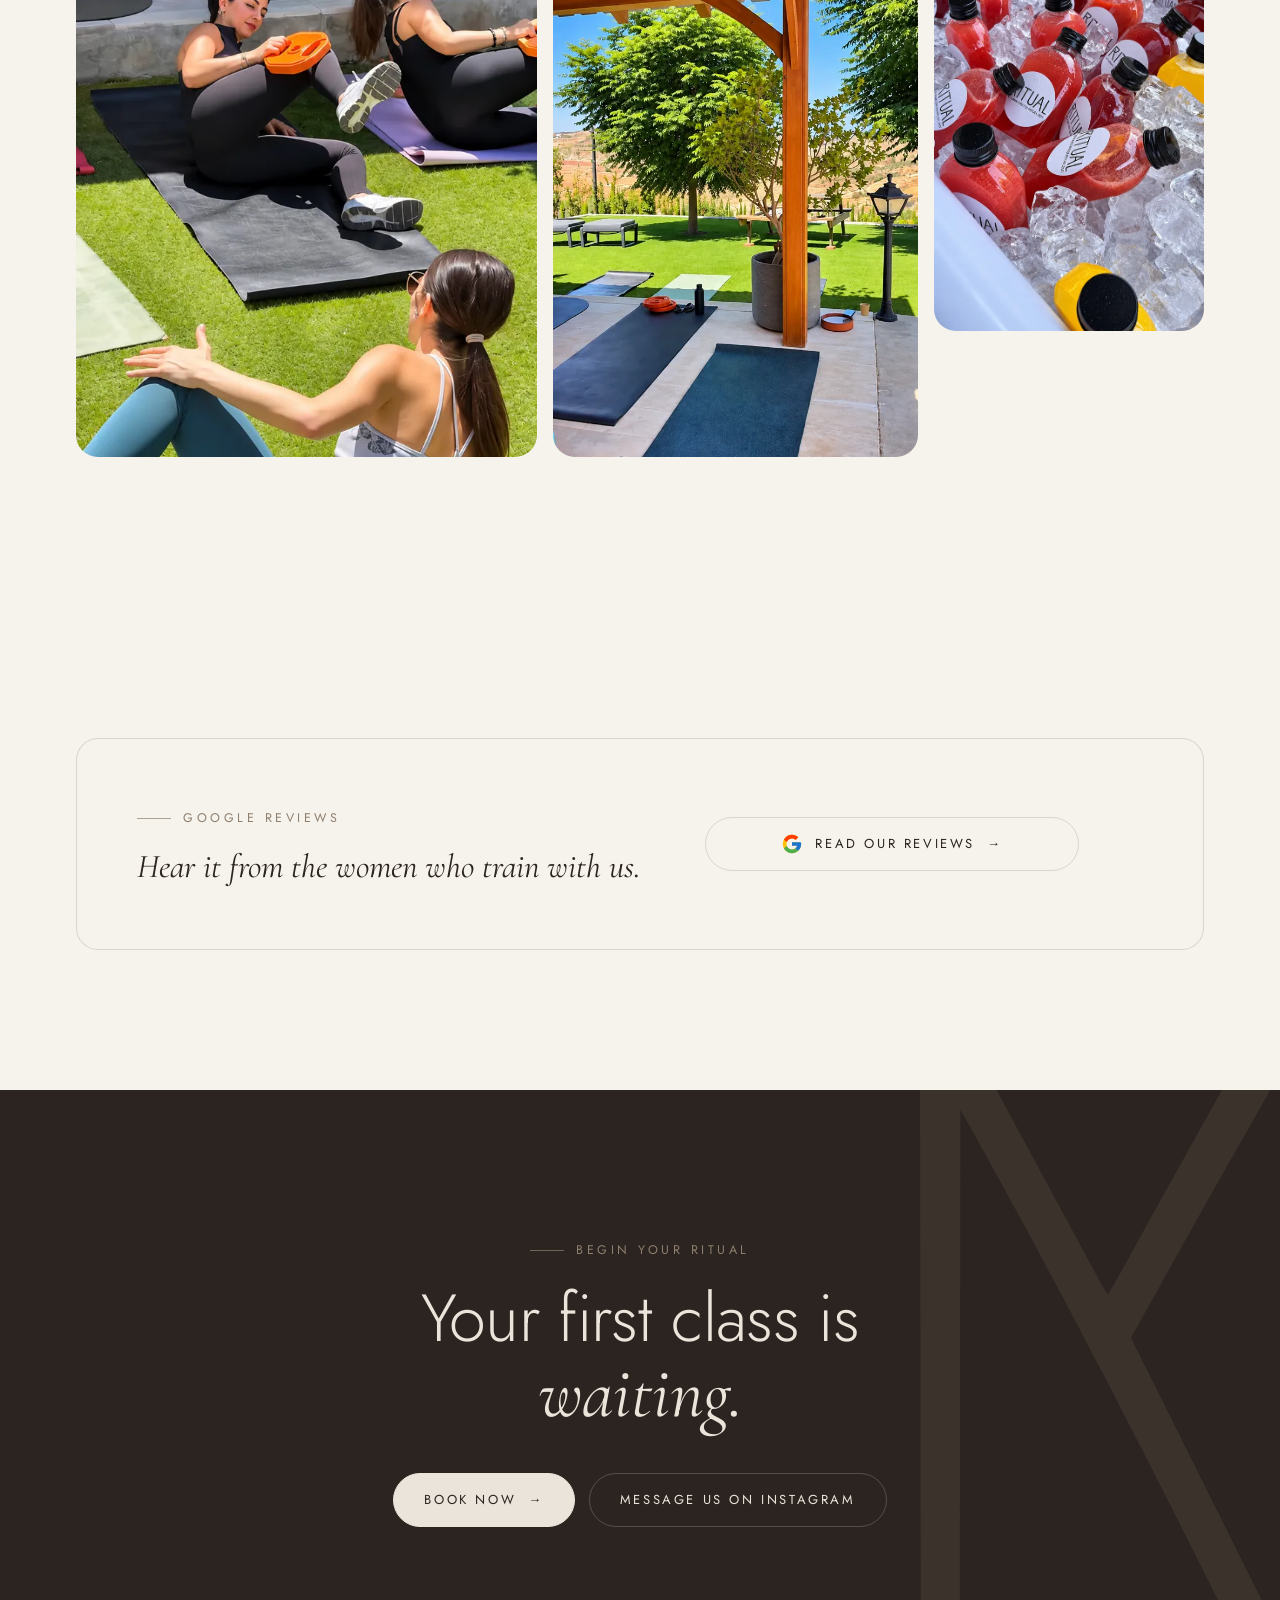
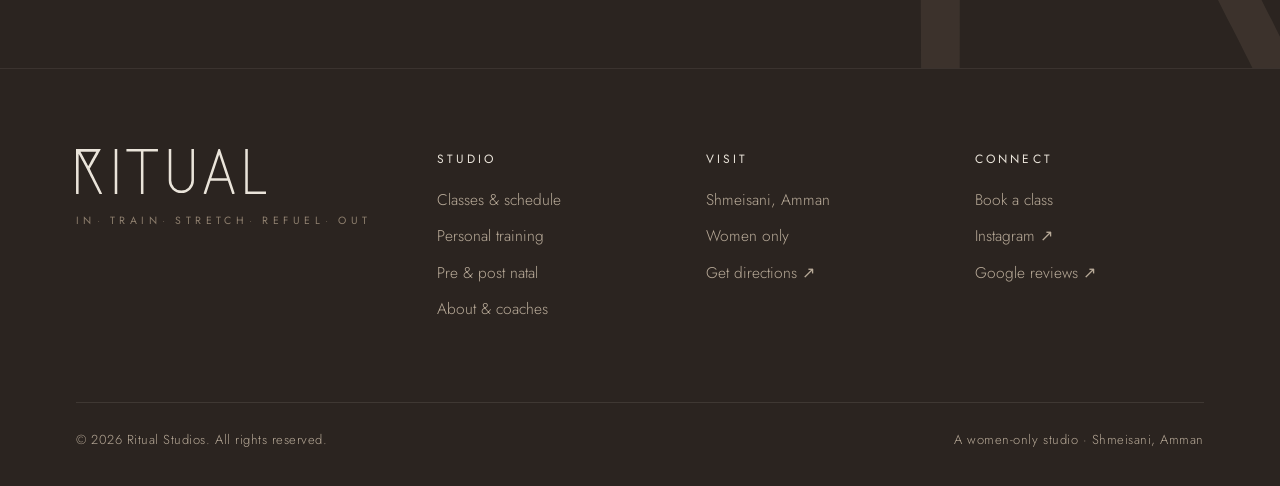
==== commit 7f1aaf7b: "Point all Instagram buttons to the studio profile Co-Authored-By: Claude Opus 5.5 <noreply@anthropic" ====
--- a/about.html
+++ b/about.html
@@ -105,13 +105,13 @@
     <h2 class="h2 reveal reveal-d1">Your first class is <em>waiting.</em></h2>
     <div class="btn-row reveal reveal-d2">
       <a class="btn btn--light" href="book.html">Book now <span class="arrow" aria-hidden="true">→</span></a>
-      <a class="btn btn--ghost-light" data-link="instagramDM" href="https://ig.me/m/ritualstudios" target="_blank" rel="noopener">Message us on Instagram</a>
+      <a class="btn btn--ghost-light" data-link="instagramDM" href="https://www.instagram.com/ritualstudios/" target="_blank" rel="noopener">Message us on Instagram</a>
     </div>
   </div>
 </section>
 
 </main>
-<a class="ig-float" data-link="instagramDM" href="https://ig.me/m/ritualstudios" target="_blank" rel="noopener"><svg viewBox="0 0 24 24" fill="none" stroke="currentColor" stroke-width="1.5" aria-hidden="true"><rect x="3" y="3" width="18" height="18" rx="5"/><circle cx="12" cy="12" r="4"/><circle cx="17.3" cy="6.7" r=".8" fill="currentColor" stroke="none"/></svg><span class="label">Message us</span></a>
+<a class="ig-float" data-link="instagramDM" href="https://www.instagram.com/ritualstudios/" target="_blank" rel="noopener"><svg viewBox="0 0 24 24" fill="none" stroke="currentColor" stroke-width="1.5" aria-hidden="true"><rect x="3" y="3" width="18" height="18" rx="5"/><circle cx="12" cy="12" r="4"/><circle cx="17.3" cy="6.7" r=".8" fill="currentColor" stroke="none"/></svg><span class="label">Message us</span></a>
 <footer class="site-footer">
   <div class="wrap">
     <div class="footer-top">
--- a/assets/css/style.css
+++ b/assets/css/style.css
@@ -331,6 +331,7 @@
   box-shadow: 0 16px 40px -14px rgba(43,36,32,.6);
   transition: transform .45s var(--ease), opacity .45s var(--ease);
 }
+.ig-float { border: 1px solid rgba(234,228,218,.28); }
 .ig-float svg { width: 20px; height: 20px; }
 .ig-float:hover { transform: translateY(-3px); }
 .ig-float.is-hidden { opacity: 0; transform: translateY(20px); pointer-events: none; }
